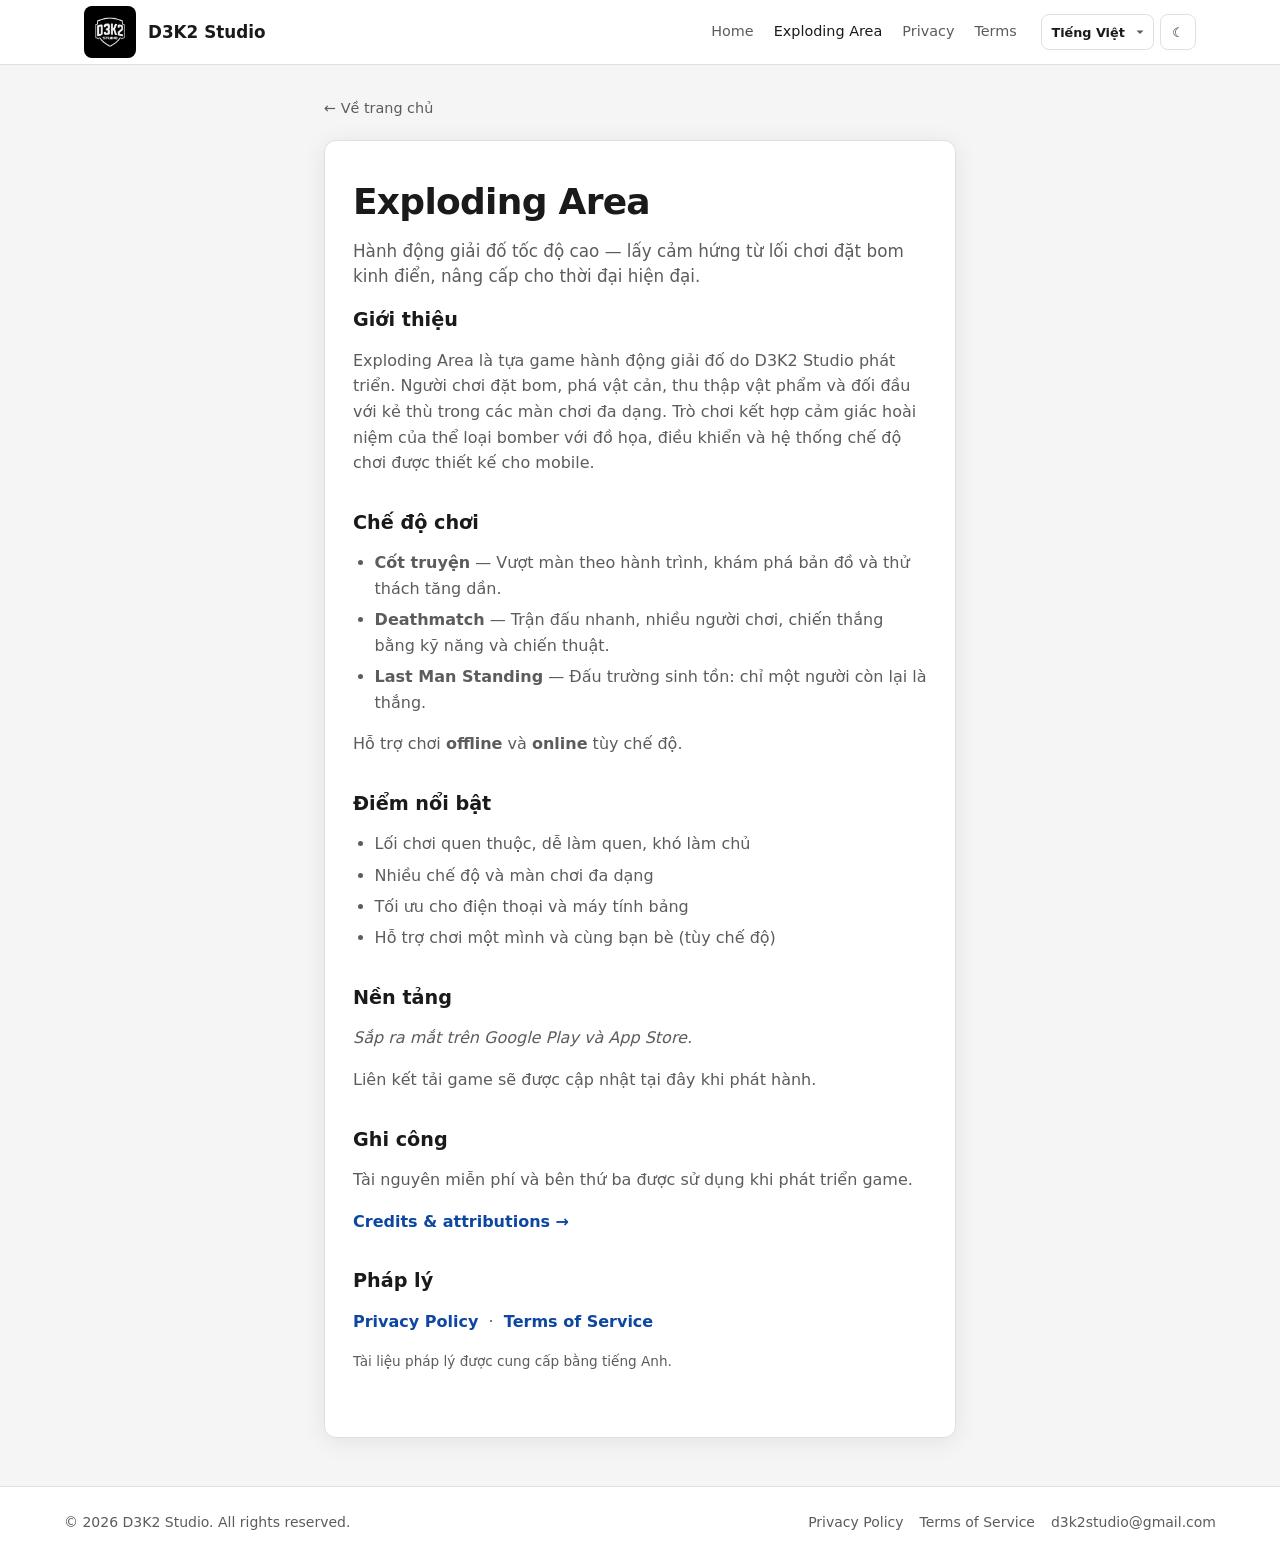
==== exploding-area/index.html @ 9f6e3a02 "Thêm credits cho Exploding Area, tổ chức lại thư mục pages" ====
<!DOCTYPE html>
<html lang="vi" data-lang-active="vi">
<head>
  <meta charset="UTF-8">
  <meta name="viewport" content="width=device-width, initial-scale=1">
  <title>Exploding Area — D3K2 Studio</title>
  <meta name="description" content="Exploding Area — fast-paced action puzzle game by D3K2 Studio. Story mode, Deathmatch, Last Man Standing, offline and online play. Coming soon to Google Play and App Store.">
  <link rel="canonical" href="https://d3k2-studio.github.io/exploding-area/">
  <link rel="icon" href="/assets/images/logo-512.png" type="image/png">
  <link rel="apple-touch-icon" href="/assets/images/logo-512.png">
  <script src="/assets/js/theme-init.js"></script>
  <link rel="stylesheet" href="/assets/css/site.css">
</head>
<body>
  <header class="site-header">
    <div class="header-inner">
      <a href="/" class="brand">
        <span class="logo-box">
          <img src="/assets/images/logo-512.png" alt="" width="40" height="40">
        </span>
        <span class="brand-name">D3K2 Studio</span>
      </a>
      <nav class="site-nav" aria-label="Main">
        <a href="/">Home</a>
        <a href="/exploding-area/" aria-current="page">Exploding Area</a>
        <a href="/privacy-policy.html">Privacy</a>
        <a href="/terms-of-service.html">Terms</a>
      </nav>
      <div class="header-actions">
        <label class="sr-only" for="lang-select">Language</label>
        <select id="lang-select" class="lang-select" aria-label="Language">
          <option value="vi">Tiếng Việt</option>
          <option value="en">English</option>
          <option value="zh">中文</option>
          <option value="ja">日本語</option>
        </select>
        <button type="button" id="theme-toggle" class="btn-icon" aria-pressed="true" aria-label="Switch to light theme" title="Light mode">&#9728;</button>
      </div>
    </div>
  </header>

  <main class="site-main game-page">
    <p class="back-link" data-lang="vi"><a href="/">&larr; Về trang chủ</a></p>
    <p class="back-link" data-lang="en"><a href="/">&larr; Back to home</a></p>
    <p class="back-link" data-lang="zh"><a href="/">&larr; 返回首页</a></p>
    <p class="back-link" data-lang="ja"><a href="/">&larr; ホームに戻る</a></p>

    <article class="game-content">
      <div data-lang="vi">
        <h1>Exploding Area</h1>
        <p class="game-tagline">Hành động giải đố tốc độ cao — lấy cảm hứng từ lối chơi đặt bom kinh điển, nâng cấp cho thời đại hiện đại.</p>
      </div>
      <div data-lang="en">
        <h1>Exploding Area</h1>
        <p class="game-tagline">Fast-paced action puzzle — classic bomber-style gameplay reimagined for modern players.</p>
      </div>
      <div data-lang="zh">
        <h1>Exploding Area</h1>
        <p class="game-tagline">节奏明快的动作解谜 — 经典炸弹人式玩法，为现代玩家重新演绎。</p>
      </div>
      <div data-lang="ja">
        <h1>Exploding Area</h1>
        <p class="game-tagline">テンポの速いアクションパズル — クラシックなボンバー系プレイを現代向けに再構築。</p>
      </div>

      <section data-lang="vi">
        <h2>Giới thiệu</h2>
        <p>Exploding Area là tựa game hành động giải đố do D3K2 Studio phát triển. Người chơi đặt bom, phá vật cản, thu thập vật phẩm và đối đầu với kẻ thù trong các màn chơi đa dạng. Trò chơi kết hợp cảm giác hoài niệm của thể loại bomber với đồ họa, điều khiển và hệ thống chế độ chơi được thiết kế cho mobile.</p>
      </section>
      <section data-lang="en">
        <h2>Overview</h2>
        <p>Exploding Area is an action puzzle game developed by D3K2 Studio. Place bombs, break obstacles, collect power-ups, and outsmart opponents across varied stages. The game blends the nostalgic feel of classic bomber gameplay with visuals, controls, and mode systems built for mobile.</p>
      </section>
      <section data-lang="zh">
        <h2>游戏简介</h2>
        <p>《Exploding Area》是 D3K2 Studio 开发的动作解谜游戏。放置炸弹、破坏障碍、收集道具，并在多样关卡中与敌人周旋。游戏将经典炸弹人式的怀旧手感与为移动平台设计的画面、操控和模式系统相结合。</p>
      </section>
      <section data-lang="ja">
        <h2>概要</h2>
        <p>『Exploding Area』は D3K2 Studio が開発するアクションパズルゲームです。爆弾を設置し、障害物を破壊し、パワーアップを集め、多彩なステージで敵と対峙します。クラシックなボンバー系の懐かしさと、モバイル向けに設計されたビジュアル、操作、モードシステムを融合しています。</p>
      </section>

      <section data-lang="vi">
        <h2>Chế độ chơi</h2>
        <ul>
          <li><strong>Cốt truyện</strong> — Vượt màn theo hành trình, khám phá bản đồ và thử thách tăng dần.</li>
          <li><strong>Deathmatch</strong> — Trận đấu nhanh, nhiều người chơi, chiến thắng bằng kỹ năng và chiến thuật.</li>
          <li><strong>Last Man Standing</strong> — Đấu trường sinh tồn: chỉ một người còn lại là thắng.</li>
        </ul>
        <p>Hỗ trợ chơi <strong>offline</strong> và <strong>online</strong> tùy chế độ.</p>
      </section>
      <section data-lang="en">
        <h2>Game modes</h2>
        <ul>
          <li><strong>Story</strong> — Progress through a campaign, explore maps, and tackle escalating challenges.</li>
          <li><strong>Deathmatch</strong> — Fast multiplayer battles won through skill and tactics.</li>
          <li><strong>Last Man Standing</strong> — Survival arena: only one player remains standing.</li>
        </ul>
        <p>Play <strong>offline</strong> or <strong>online</strong> depending on the mode.</p>
      </section>
      <section data-lang="zh">
        <h2>游戏模式</h2>
        <ul>
          <li><strong>剧情模式</strong> — 沿战役推进关卡，探索地图，迎接逐步升级的挑战。</li>
          <li><strong>死亡竞赛（Deathmatch）</strong> — 快节奏多人对战，凭技巧与战术取胜。</li>
          <li><strong>Last Man Standing</strong> — 生存竞技场：最后一名玩家获胜。</li>
        </ul>
        <p>根据模式支持<strong>离线</strong>与<strong>在线</strong>游玩。</p>
      </section>
      <section data-lang="ja">
        <h2>ゲームモード</h2>
        <ul>
          <li><strong>ストーリー</strong> — キャンペーンを進行し、マップを探索し、段階的に難しくなる挑戦に挑む。</li>
          <li><strong>デスマッチ</strong> — テンポの速いマルチプレイ。スキルと戦術で勝利を掴む。</li>
          <li><strong>ラストマン・スタンディング</strong> — サバイバルアリーナ。最後に残ったプレイヤーの勝ち。</li>
        </ul>
        <p>モードに応じて<strong>オフライン</strong>・<strong>オンライン</strong>の両方に対応。</p>
      </section>

      <section data-lang="vi">
        <h2>Điểm nổi bật</h2>
        <ul>
          <li>Lối chơi quen thuộc, dễ làm quen, khó làm chủ</li>
          <li>Nhiều chế độ và màn chơi đa dạng</li>
          <li>Tối ưu cho điện thoại và máy tính bảng</li>
          <li>Hỗ trợ chơi một mình và cùng bạn bè (tùy chế độ)</li>
        </ul>
      </section>
      <section data-lang="en">
        <h2>Highlights</h2>
        <ul>
          <li>Familiar mechanics — easy to pick up, rewarding to master</li>
          <li>Multiple modes and varied stages</li>
          <li>Optimized for phones and tablets</li>
          <li>Solo and friends play supported (mode-dependent)</li>
        </ul>
      </section>
      <section data-lang="zh">
        <h2>特色</h2>
        <ul>
          <li>熟悉的玩法 — 易上手，难精通</li>
          <li>多种模式与丰富关卡</li>
          <li>针对手机与平板优化</li>
          <li>支持单人及好友同玩（视模式而定）</li>
        </ul>
      </section>
      <section data-lang="ja">
        <h2>特徴</h2>
        <ul>
          <li>馴染みのある操作 — すぐ始められ、極めるほど奥深い</li>
          <li>多彩なモードとステージ</li>
          <li>スマートフォン・タブレット向けに最適化</li>
          <li>ソロプレイとフレンドとの対戦に対応（モードによる）</li>
        </ul>
      </section>

      <section data-lang="vi">
        <h2>Nền tảng</h2>
        <p><em>Sắp ra mắt trên Google Play và App Store.</em></p>
        <p>Liên kết tải game sẽ được cập nhật tại đây khi phát hành.</p>
      </section>
      <section data-lang="en">
        <h2>Platforms</h2>
        <p><em>Coming soon to Google Play and the App Store.</em></p>
        <p>Download links will be added here when the game launches.</p>
      </section>
      <section data-lang="zh">
        <h2>平台</h2>
        <p><em>即将登陆 Google Play 与 App Store。</em></p>
        <p>游戏上线后，下载链接将在此更新。</p>
      </section>
      <section data-lang="ja">
        <h2>プラットフォーム</h2>
        <p><em>Google Play と App Store で近日公開予定。</em></p>
        <p>リリース後、ダウンロードリンクをここに掲載します。</p>
      </section>

      <section data-lang="vi">
        <h2>Ghi công</h2>
        <p>Tài nguyên miễn phí và bên thứ ba được sử dụng khi phát triển game.</p>
        <p><a class="btn-link" href="/exploding-area/credits.html">Credits &amp; attributions &rarr;</a></p>
      </section>
      <section data-lang="en">
        <h2>Credits</h2>
        <p>Free resources and third parties used during development.</p>
        <p><a class="btn-link" href="/exploding-area/credits.html">Credits &amp; attributions &rarr;</a></p>
      </section>
      <section data-lang="zh">
        <h2>致谢</h2>
        <p>开发过程中使用的免费资源与第三方。</p>
        <p><a class="btn-link" href="/exploding-area/credits.html">Credits &amp; attributions &rarr;</a></p>
      </section>
      <section data-lang="ja">
        <h2>クレジット</h2>
        <p>開発で使用した無料リソースおよび第三者。</p>
        <p><a class="btn-link" href="/exploding-area/credits.html">Credits &amp; attributions &rarr;</a></p>
      </section>

      <section data-lang="vi">
        <h2>Pháp lý</h2>
        <p>
          <a class="btn-link" href="/privacy-policy.html">Privacy Policy</a>
          &nbsp;·&nbsp;
          <a class="btn-link" href="/terms-of-service.html">Terms of Service</a>
        </p>
        <p class="legal-note-inline">Tài liệu pháp lý được cung cấp bằng tiếng Anh.</p>
      </section>
      <section data-lang="en">
        <h2>Legal</h2>
        <p>
          <a class="btn-link" href="/privacy-policy.html">Privacy Policy</a>
          &nbsp;·&nbsp;
          <a class="btn-link" href="/terms-of-service.html">Terms of Service</a>
        </p>
        <p class="legal-note-inline">Legal documents are provided in English.</p>
      </section>
      <section data-lang="zh">
        <h2>法律文件</h2>
        <p>
          <a class="btn-link" href="/privacy-policy.html">隐私政策</a>
          &nbsp;·&nbsp;
          <a class="btn-link" href="/terms-of-service.html">服务条款</a>
        </p>
        <p class="legal-note-inline">法律条文以英文提供。</p>
      </section>
      <section data-lang="ja">
        <h2>法的文書</h2>
        <p>
          <a class="btn-link" href="/privacy-policy.html">プライバシーポリシー</a>
          &nbsp;·&nbsp;
          <a class="btn-link" href="/terms-of-service.html">利用規約</a>
        </p>
        <p class="legal-note-inline">法的条文は英語で提供されています。</p>
      </section>
    </article>
  </main>

  <footer class="site-footer">
    <div class="footer-inner">
      <span>&copy; 2026 D3K2 Studio. All rights reserved.</span>
      <nav class="footer-links" aria-label="Footer">
        <a href="/privacy-policy.html">Privacy Policy</a>
        <a href="/terms-of-service.html">Terms of Service</a>
        <a href="mailto:d3k2studio@gmail.com">d3k2studio@gmail.com</a>
      </nav>
    </div>
  </footer>

  <script src="/assets/js/theme.js"></script>
  <script>window.D3K2Theme && window.D3K2Theme.init();</script>
  <script src="/assets/js/lang.js"></script>
</body>
</html>
---- assets/css/site.css ----
/* D3K2 Studio — site styles. See docs/DEV_GUIDE.md */

:root {
  color-scheme: light dark;
  --font-sans: "Segoe UI", Roboto, system-ui, -apple-system, sans-serif;
  --radius: 8px;
  --radius-lg: 12px;
  --header-h: 64px;
  --content-max: 42rem;
  --legal-max: 50rem;
  --transition: 0.2s ease;
}

[data-theme="dark"] {
  --bg: #0a0a0a;
  --bg-elevated: #111111;
  --text: #f0f0f0;
  --text-muted: #a0a0a0;
  --surface: #161616;
  --border: #2a2a2a;
  --link: #b8d4f0;
  --link-hover: #e8f4ff;
  --accent: #e8e8e8;
  --logo-box-bg: transparent;
  --shadow: 0 4px 24px rgba(0, 0, 0, 0.4);
}

[data-theme="light"] {
  --bg: #f5f5f5;
  --bg-elevated: #ffffff;
  --text: #1a1a1a;
  --text-muted: #5c5c5c;
  --surface: #ffffff;
  --border: #e0e0e0;
  --link: #0d47a1;
  --link-hover: #1565c0;
  --accent: #1a1a1a;
  --logo-box-bg: #000000;
  --shadow: 0 4px 24px rgba(0, 0, 0, 0.08);
}

*,
*::before,
*::after {
  box-sizing: border-box;
}

html {
  scroll-behavior: smooth;
}

body {
  margin: 0;
  min-height: 100vh;
  font-family: var(--font-sans);
  font-size: 1rem;
  line-height: 1.6;
  color: var(--text);
  background: var(--bg);
  display: flex;
  flex-direction: column;
  transition: background-color var(--transition), color var(--transition);
}

img {
  max-width: 100%;
  height: auto;
  display: block;
}

a {
  color: var(--link);
  text-decoration-thickness: 1px;
  text-underline-offset: 2px;
}

a:hover {
  color: var(--link-hover);
}

/* Header */
.site-header {
  position: sticky;
  top: 0;
  z-index: 100;
  background: var(--bg-elevated);
  border-bottom: 1px solid var(--border);
  backdrop-filter: blur(8px);
}

.header-inner {
  max-width: 72rem;
  margin: 0 auto;
  padding: 0 1.25rem;
  height: var(--header-h);
  display: flex;
  align-items: center;
  gap: 1rem;
}

.brand {
  display: flex;
  align-items: center;
  gap: 0.75rem;
  color: var(--text);
  text-decoration: none;
  font-weight: 700;
  font-size: 1.05rem;
  flex-shrink: 0;
}

.brand:hover {
  color: var(--text);
}

.logo-box {
  display: inline-flex;
  align-items: center;
  justify-content: center;
  background: var(--logo-box-bg);
  border-radius: var(--radius);
  padding: 4px;
  line-height: 0;
  transition: background-color var(--transition);
}

[data-theme="light"] .logo-box {
  background: #000000;
  padding: 6px;
}

.logo-box img {
  width: 40px;
  height: 40px;
  object-fit: contain;
}

.logo-box--lg img {
  width: 120px;
  height: 120px;
}

.site-nav {
  display: flex;
  flex-wrap: wrap;
  gap: 0.25rem 1.25rem;
  margin-left: auto;
}

.site-nav a {
  color: var(--text-muted);
  text-decoration: none;
  font-size: 0.9rem;
  font-weight: 500;
}

.site-nav a:hover,
.site-nav a[aria-current="page"] {
  color: var(--text);
}

.header-actions {
  display: flex;
  align-items: center;
  gap: 0.35rem;
  margin-left: 0.5rem;
}

.btn-icon {
  display: inline-flex;
  align-items: center;
  justify-content: center;
  min-width: 2.25rem;
  height: 2.25rem;
  padding: 0 0.5rem;
  border: 1px solid var(--border);
  border-radius: var(--radius);
  background: var(--surface);
  color: var(--text);
  font-size: 0.8rem;
  font-weight: 600;
  cursor: pointer;
  font-family: inherit;
  transition: border-color var(--transition), background-color var(--transition);
}

.btn-icon:hover {
  border-color: var(--text-muted);
}

.btn-icon:focus-visible {
  outline: 2px solid var(--link);
  outline-offset: 2px;
}

.lang-select {
  height: 2.25rem;
  padding: 0 1.75rem 0 0.6rem;
  border: 1px solid var(--border);
  border-radius: var(--radius);
  background-color: var(--surface);
  color: var(--text);
  font-size: 0.8rem;
  font-weight: 600;
  font-family: inherit;
  cursor: pointer;
  appearance: none;
  background-image: url("data:image/svg+xml,%3Csvg xmlns='http://www.w3.org/2000/svg' width='12' height='12' viewBox='0 0 12 12'%3E%3Cpath fill='%23a0a0a0' d='M2.5 4.5 6 8l3.5-3.5'/%3E%3C/svg%3E");
  background-repeat: no-repeat;
  background-position: right 0.45rem center;
  transition: border-color var(--transition), background-color var(--transition);
}

[data-theme="light"] .lang-select {
  background-image: url("data:image/svg+xml,%3Csvg xmlns='http://www.w3.org/2000/svg' width='12' height='12' viewBox='0 0 12 12'%3E%3Cpath fill='%235c5c5c' d='M2.5 4.5 6 8l3.5-3.5'/%3E%3C/svg%3E");
}

.lang-select:hover {
  border-color: var(--text-muted);
}

.lang-select:focus-visible {
  outline: 2px solid var(--link);
  outline-offset: 2px;
}

/* Main */
.site-main {
  flex: 1;
  width: 100%;
  max-width: 72rem;
  margin: 0 auto;
  padding: 2rem 1.25rem 3rem;
}

/* Home */
.hero {
  text-align: center;
  padding: 2rem 0 2.5rem;
}

.hero .logo-box--lg {
  margin: 0 auto 1.5rem;
  padding: 12px;
}

[data-theme="light"] .hero .logo-box--lg {
  padding: 16px;
}

.hero h1 {
  margin: 0 0 0.5rem;
  font-size: clamp(1.75rem, 4vw, 2.25rem);
  font-weight: 800;
  letter-spacing: -0.02em;
}

.hero .tagline {
  margin: 0 0 1.5rem;
  color: var(--text-muted);
  font-size: 1.05rem;
  max-width: 36rem;
  margin-left: auto;
  margin-right: auto;
}

.card-grid {
  display: grid;
  gap: 1.25rem;
  max-width: var(--content-max);
  margin: 0 auto;
}

@media (min-width: 640px) {
  .card-grid {
    grid-template-columns: 1fr 1fr;
  }
}

.card {
  background: var(--surface);
  border: 1px solid var(--border);
  border-radius: var(--radius-lg);
  padding: 1.5rem;
  box-shadow: var(--shadow);
}

.card h2 {
  margin: 0 0 0.75rem;
  font-size: 1.1rem;
}

.card p {
  margin: 0 0 1rem;
  color: var(--text-muted);
  font-size: 0.95rem;
}

.card p:last-child {
  margin-bottom: 0;
}

.card .btn-link {
  display: inline-block;
  font-weight: 600;
  text-decoration: none;
}

.card--link {
  display: block;
  color: inherit;
  text-decoration: none;
  cursor: pointer;
  transition: border-color var(--transition), transform var(--transition);
}

.card--link:hover {
  border-color: var(--text-muted);
  color: inherit;
  transform: translateY(-2px);
}

.card--link:focus-visible {
  outline: 2px solid var(--link);
  outline-offset: 2px;
}

.card--link h2 {
  color: var(--text);
}

.card-cta {
  display: inline-block;
  font-size: 0.9rem;
  font-weight: 600;
  color: var(--link);
}

.card--link:hover .card-cta {
  color: var(--link-hover);
}

/* Game detail page */
.game-page {
  max-width: var(--content-max);
}

.back-link {
  margin: 0 0 1.25rem;
  font-size: 0.9rem;
}

.back-link a {
  color: var(--text-muted);
  text-decoration: none;
  font-weight: 500;
}

.back-link a:hover {
  color: var(--text);
}

.game-content {
  background: var(--surface);
  border: 1px solid var(--border);
  border-radius: var(--radius-lg);
  padding: 2rem 1.75rem;
  box-shadow: var(--shadow);
}

.game-content h1 {
  margin: 0 0 0.5rem;
  font-size: clamp(1.75rem, 4vw, 2.25rem);
  font-weight: 800;
  letter-spacing: -0.02em;
}

.game-tagline {
  margin: 0 0 2rem;
  color: var(--text-muted);
  font-size: 1.05rem;
  line-height: 1.5;
}

.game-content section {
  margin-bottom: 2rem;
}

.game-content section:last-child {
  margin-bottom: 0;
}

.game-content h2 {
  margin: 0 0 0.75rem;
  font-size: 1.2rem;
}

.game-content p {
  margin: 0 0 1rem;
  color: var(--text-muted);
}

.game-content ul {
  margin: 0 0 1rem;
  padding-left: 1.35rem;
  color: var(--text-muted);
}

.game-content li {
  margin-bottom: 0.35rem;
}

.game-content .btn-link {
  font-weight: 600;
  text-decoration: none;
}

.legal-note-inline {
  margin: 0.5rem 0 0;
  font-size: 0.85rem;
  color: var(--text-muted);
}

.credit-block h2 a {
  color: var(--text);
  text-decoration: none;
  font-weight: 700;
}

.credit-block h2 a:hover {
  color: var(--link);
}

.credits-authors {
  display: grid;
  gap: 0.25rem 1.5rem;
  margin: 0 0 1rem;
  padding-left: 0;
  list-style: none;
}

@media (min-width: 480px) {
  .credits-authors {
    grid-template-columns: 1fr 1fr;
  }
}

.credits-authors li {
  margin: 0;
  font-size: 0.95rem;
}

.credit-source {
  color: var(--text-muted);
  font-size: 0.85em;
}

.credits-disclaimer {
  margin: 2rem 0 0;
  padding-top: 1.5rem;
  border-top: 1px solid var(--border);
  font-size: 0.9rem;
  color: var(--text-muted);
}

.contact-block {
  text-align: center;
  margin-top: 2.5rem;
  padding-top: 2rem;
  border-top: 1px solid var(--border);
  max-width: var(--content-max);
  margin-left: auto;
  margin-right: auto;
}

.contact-block h2 {
  font-size: 1.1rem;
  margin: 0 0 0.5rem;
}

.contact-block p {
  margin: 0;
  color: var(--text-muted);
}

.legal-note {
  margin-top: 1.5rem;
  font-size: 0.85rem;
  color: var(--text-muted);
  text-align: center;
}

/* Language visibility (vi | en | zh | ja) */
[data-lang-active="vi"] [data-lang]:not([data-lang="vi"]),
[data-lang-active="en"] [data-lang]:not([data-lang="en"]),
[data-lang-active="zh"] [data-lang]:not([data-lang="zh"]),
[data-lang-active="ja"] [data-lang]:not([data-lang="ja"]) {
  display: none !important;
}

/* Legal pages */
.legal-page .site-main {
  max-width: var(--legal-max);
}

.legal-content {
  background: var(--surface);
  border: 1px solid var(--border);
  border-radius: var(--radius-lg);
  padding: 2rem 1.75rem;
  box-shadow: var(--shadow);
}

.legal-content h1 {
  margin: 0 0 0.25rem;
  font-size: 1.75rem;
  line-height: 1.25;
}

.legal-content .last-updated {
  margin: 0 0 1.5rem;
  color: var(--text-muted);
  font-size: 0.9rem;
}

.legal-content hr {
  border: none;
  border-top: 1px solid var(--border);
  margin: 2rem 0;
}

.legal-content h2 {
  margin: 0 0 0.75rem;
  font-size: 1.2rem;
  line-height: 1.35;
}

.legal-content h3 {
  margin: 1.25rem 0 0.5rem;
  font-size: 1.05rem;
}

.legal-content p {
  margin: 0 0 1rem;
}

.legal-content ul {
  margin: 0 0 1rem;
  padding-left: 1.35rem;
}

.legal-content li {
  margin-bottom: 0.35rem;
}

.legal-content li::marker {
  color: var(--text-muted);
}

.legal-content strong {
  font-weight: 600;
}

.legal-content .copyright {
  margin-top: 2rem;
  padding-top: 1rem;
  border-top: 1px solid var(--border);
  font-size: 0.9rem;
  color: var(--text-muted);
}

/* Footer */
.site-footer {
  border-top: 1px solid var(--border);
  background: var(--bg-elevated);
  padding: 1.5rem 1.25rem;
}

.footer-inner {
  max-width: 72rem;
  margin: 0 auto;
  display: flex;
  flex-wrap: wrap;
  gap: 1rem;
  align-items: center;
  justify-content: space-between;
  font-size: 0.875rem;
  color: var(--text-muted);
}

.footer-links {
  display: flex;
  flex-wrap: wrap;
  gap: 1rem;
}

.footer-links a {
  color: var(--text-muted);
  text-decoration: none;
}

.footer-links a:hover {
  color: var(--text);
}

/* Utilities */
.sr-only {
  position: absolute;
  width: 1px;
  height: 1px;
  padding: 0;
  margin: -1px;
  overflow: hidden;
  clip: rect(0, 0, 0, 0);
  white-space: nowrap;
  border: 0;
}

@media (max-width: 640px) {
  .site-nav {
    display: none;
  }

  .brand-name {
    font-size: 0.95rem;
  }

  .header-inner {
    padding: 0 1rem;
  }

  .legal-content {
    padding: 1.5rem 1.25rem;
  }
}

@media print {
  .site-header,
  .site-footer,
  .header-actions {
    display: none;
  }

  body {
    background: white;
    color: black;
  }

  .legal-content {
    border: none;
    box-shadow: none;
  }
}
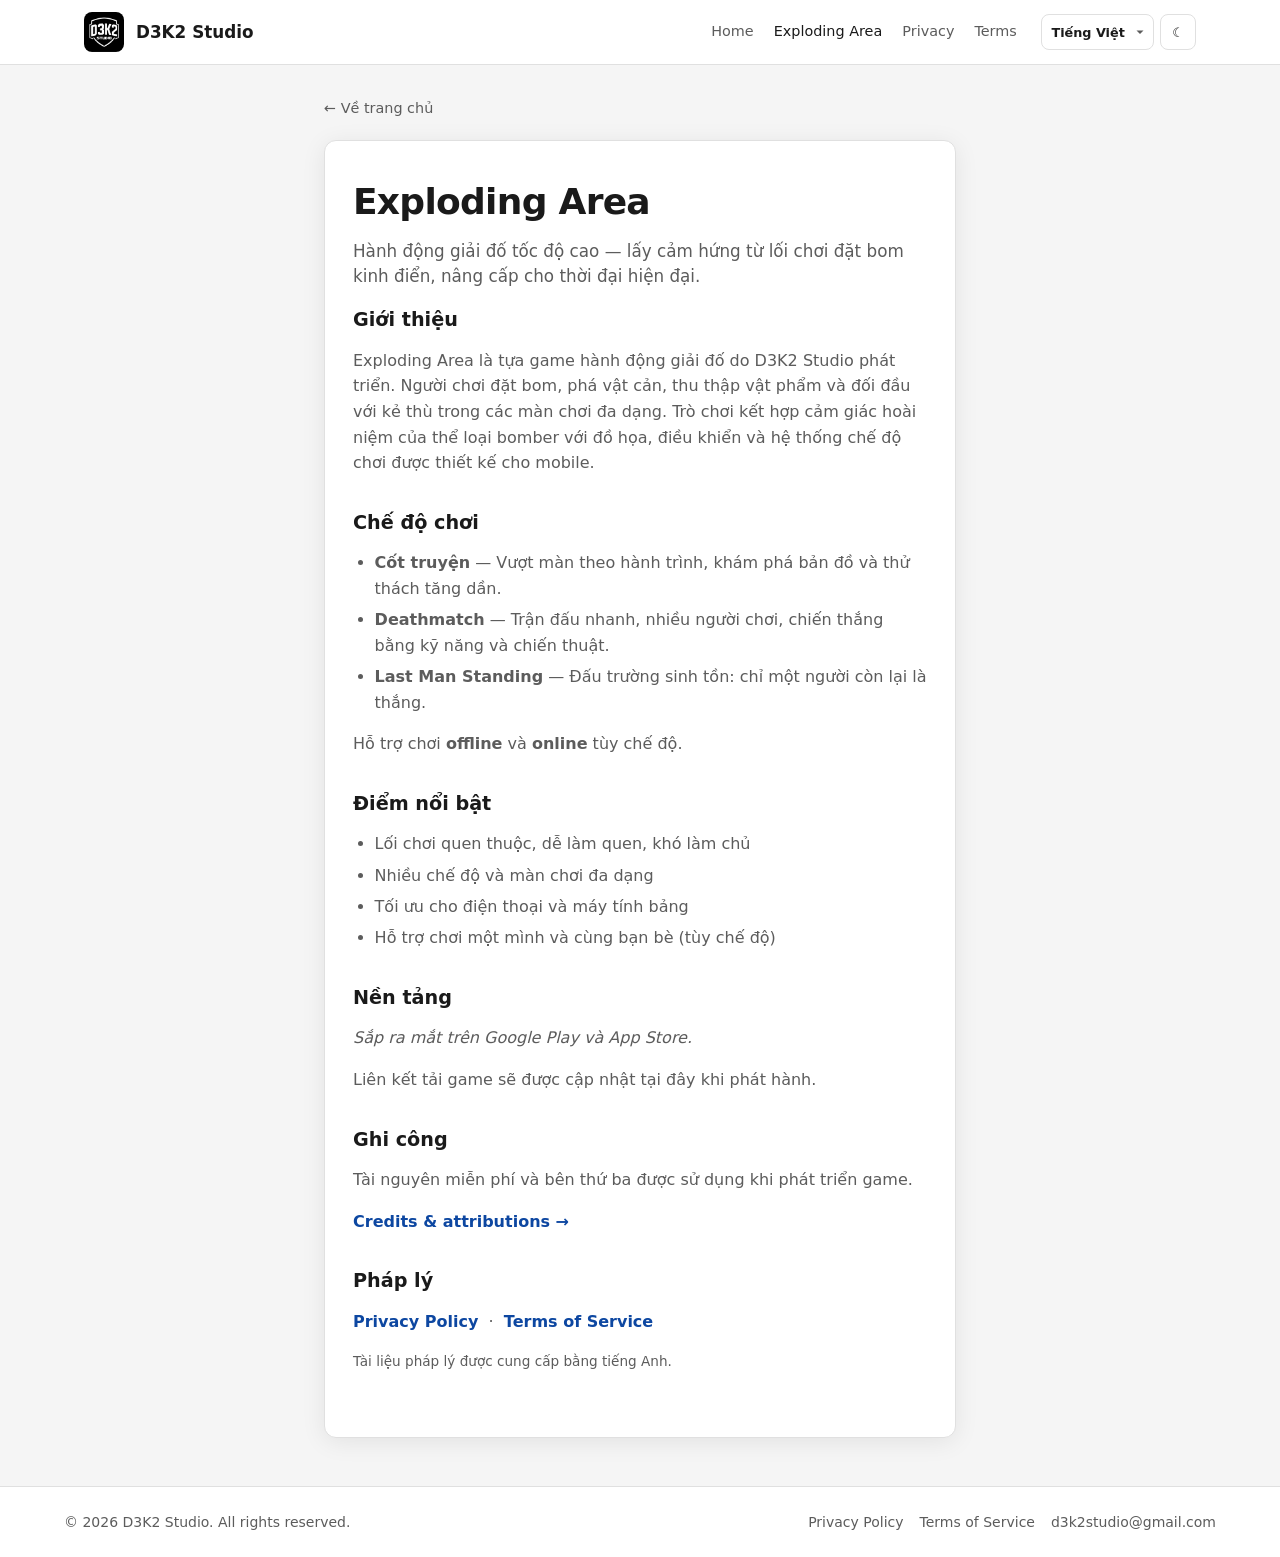
==== commit b7b0e529: "Update logo file mới rõ nét hơn (inkscape instead of AI)" ====
--- a/exploding-area/index.html
+++ b/exploding-area/index.html
@@ -6,8 +6,8 @@
   <title>Exploding Area — D3K2 Studio</title>
   <meta name="description" content="Exploding Area — fast-paced action puzzle game by D3K2 Studio. Story mode, Deathmatch, Last Man Standing, offline and online play. Coming soon to Google Play and App Store.">
   <link rel="canonical" href="https://d3k2-studio.github.io/exploding-area/">
-  <link rel="icon" href="/assets/images/logo-512.png" type="image/png">
-  <link rel="apple-touch-icon" href="/assets/images/logo-512.png">
+  <link rel="icon" href="/assets/images/d3k2-studio-logo.png" type="image/png">
+  <link rel="apple-touch-icon" href="/assets/images/d3k2-studio-logo.png">
   <script src="/assets/js/theme-init.js"></script>
   <link rel="stylesheet" href="/assets/css/site.css">
 </head>
@@ -16,7 +16,7 @@
     <div class="header-inner">
       <a href="/" class="brand">
         <span class="logo-box">
-          <img src="/assets/images/logo-512.png" alt="" width="40" height="40">
+          <img src="/assets/images/d3k2-studio-logo.png" alt="" width="40" height="40">
         </span>
         <span class="brand-name">D3K2 Studio</span>
       </a>
--- a/assets/css/site.css
+++ b/assets/css/site.css
@@ -21,7 +21,6 @@
   --link: #b8d4f0;
   --link-hover: #e8f4ff;
   --accent: #e8e8e8;
-  --logo-box-bg: transparent;
   --shadow: 0 4px 24px rgba(0, 0, 0, 0.4);
 }
 
@@ -35,7 +34,6 @@
   --link: #0d47a1;
   --link-hover: #1565c0;
   --accent: #1a1a1a;
-  --logo-box-bg: #000000;
   --shadow: 0 4px 24px rgba(0, 0, 0, 0.08);
 }
 
@@ -117,22 +115,15 @@
   display: inline-flex;
   align-items: center;
   justify-content: center;
-  background: var(--logo-box-bg);
   border-radius: var(--radius);
-  padding: 4px;
   line-height: 0;
-  transition: background-color var(--transition);
-}
-
-[data-theme="light"] .logo-box {
-  background: #000000;
-  padding: 6px;
+  overflow: hidden;
 }
 
 .logo-box img {
   width: 40px;
   height: 40px;
-  object-fit: contain;
+  object-fit: cover;
 }
 
 .logo-box--lg img {
@@ -241,11 +232,6 @@
 
 .hero .logo-box--lg {
   margin: 0 auto 1.5rem;
-  padding: 12px;
-}
-
-[data-theme="light"] .hero .logo-box--lg {
-  padding: 16px;
 }
 
 .hero h1 {
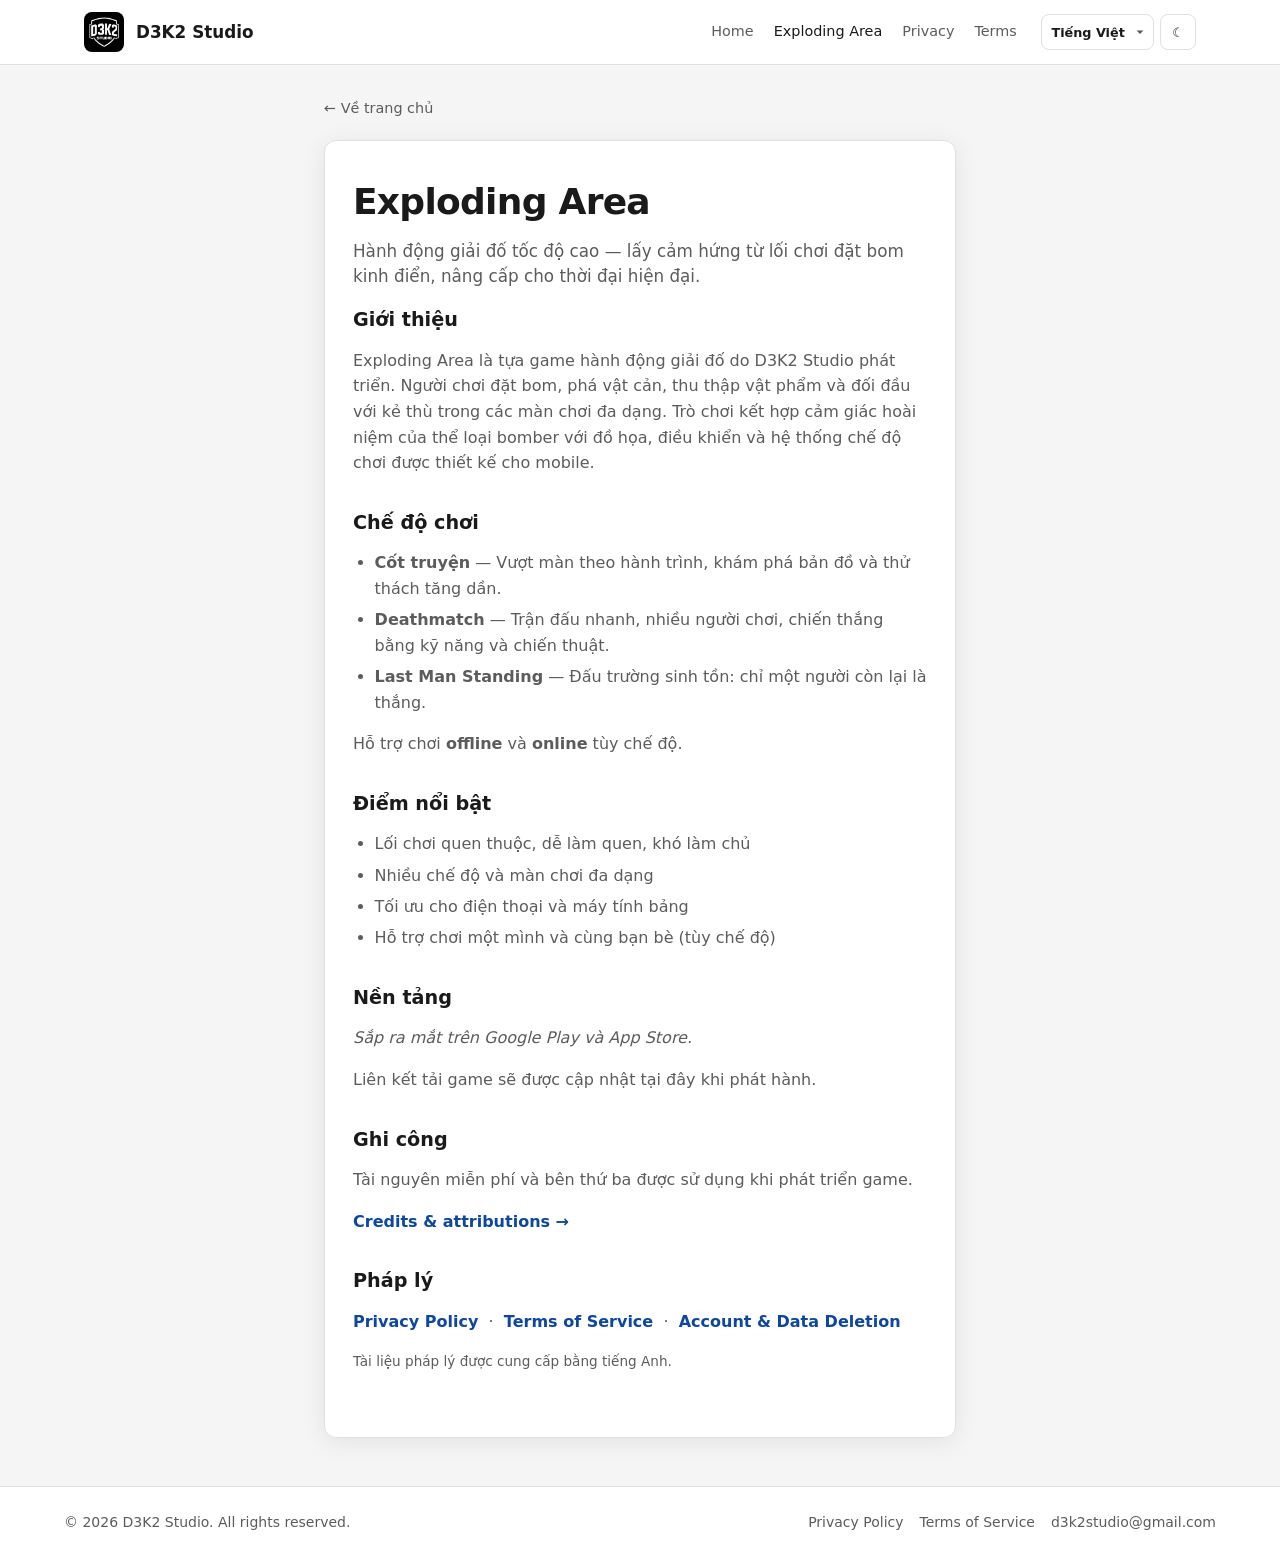
==== commit ac0ea89c: "feat(exploding-area): thêm link trang xóa dữ liệu trên trang game - Thêm link Account and Data Delet" ====
--- a/exploding-area/index.html
+++ b/exploding-area/index.html
@@ -202,6 +202,8 @@
           <a class="btn-link" href="/privacy-policy.html">Privacy Policy</a>
           &nbsp;·&nbsp;
           <a class="btn-link" href="/terms-of-service.html">Terms of Service</a>
+          &nbsp;·&nbsp;
+          <a class="btn-link" href="/exploding-area/delete-account.html">Account &amp; Data Deletion</a>
         </p>
         <p class="legal-note-inline">Tài liệu pháp lý được cung cấp bằng tiếng Anh.</p>
       </section>
@@ -211,6 +213,8 @@
           <a class="btn-link" href="/privacy-policy.html">Privacy Policy</a>
           &nbsp;·&nbsp;
           <a class="btn-link" href="/terms-of-service.html">Terms of Service</a>
+          &nbsp;·&nbsp;
+          <a class="btn-link" href="/exploding-area/delete-account.html">Account &amp; Data Deletion</a>
         </p>
         <p class="legal-note-inline">Legal documents are provided in English.</p>
       </section>
@@ -220,6 +224,8 @@
           <a class="btn-link" href="/privacy-policy.html">隐私政策</a>
           &nbsp;·&nbsp;
           <a class="btn-link" href="/terms-of-service.html">服务条款</a>
+          &nbsp;·&nbsp;
+          <a class="btn-link" href="/exploding-area/delete-account.html">账户与数据删除</a>
         </p>
         <p class="legal-note-inline">法律条文以英文提供。</p>
       </section>
@@ -229,6 +235,8 @@
           <a class="btn-link" href="/privacy-policy.html">プライバシーポリシー</a>
           &nbsp;·&nbsp;
           <a class="btn-link" href="/terms-of-service.html">利用規約</a>
+          &nbsp;·&nbsp;
+          <a class="btn-link" href="/exploding-area/delete-account.html">アカウント・データ削除</a>
         </p>
         <p class="legal-note-inline">法的条文は英語で提供されています。</p>
       </section>
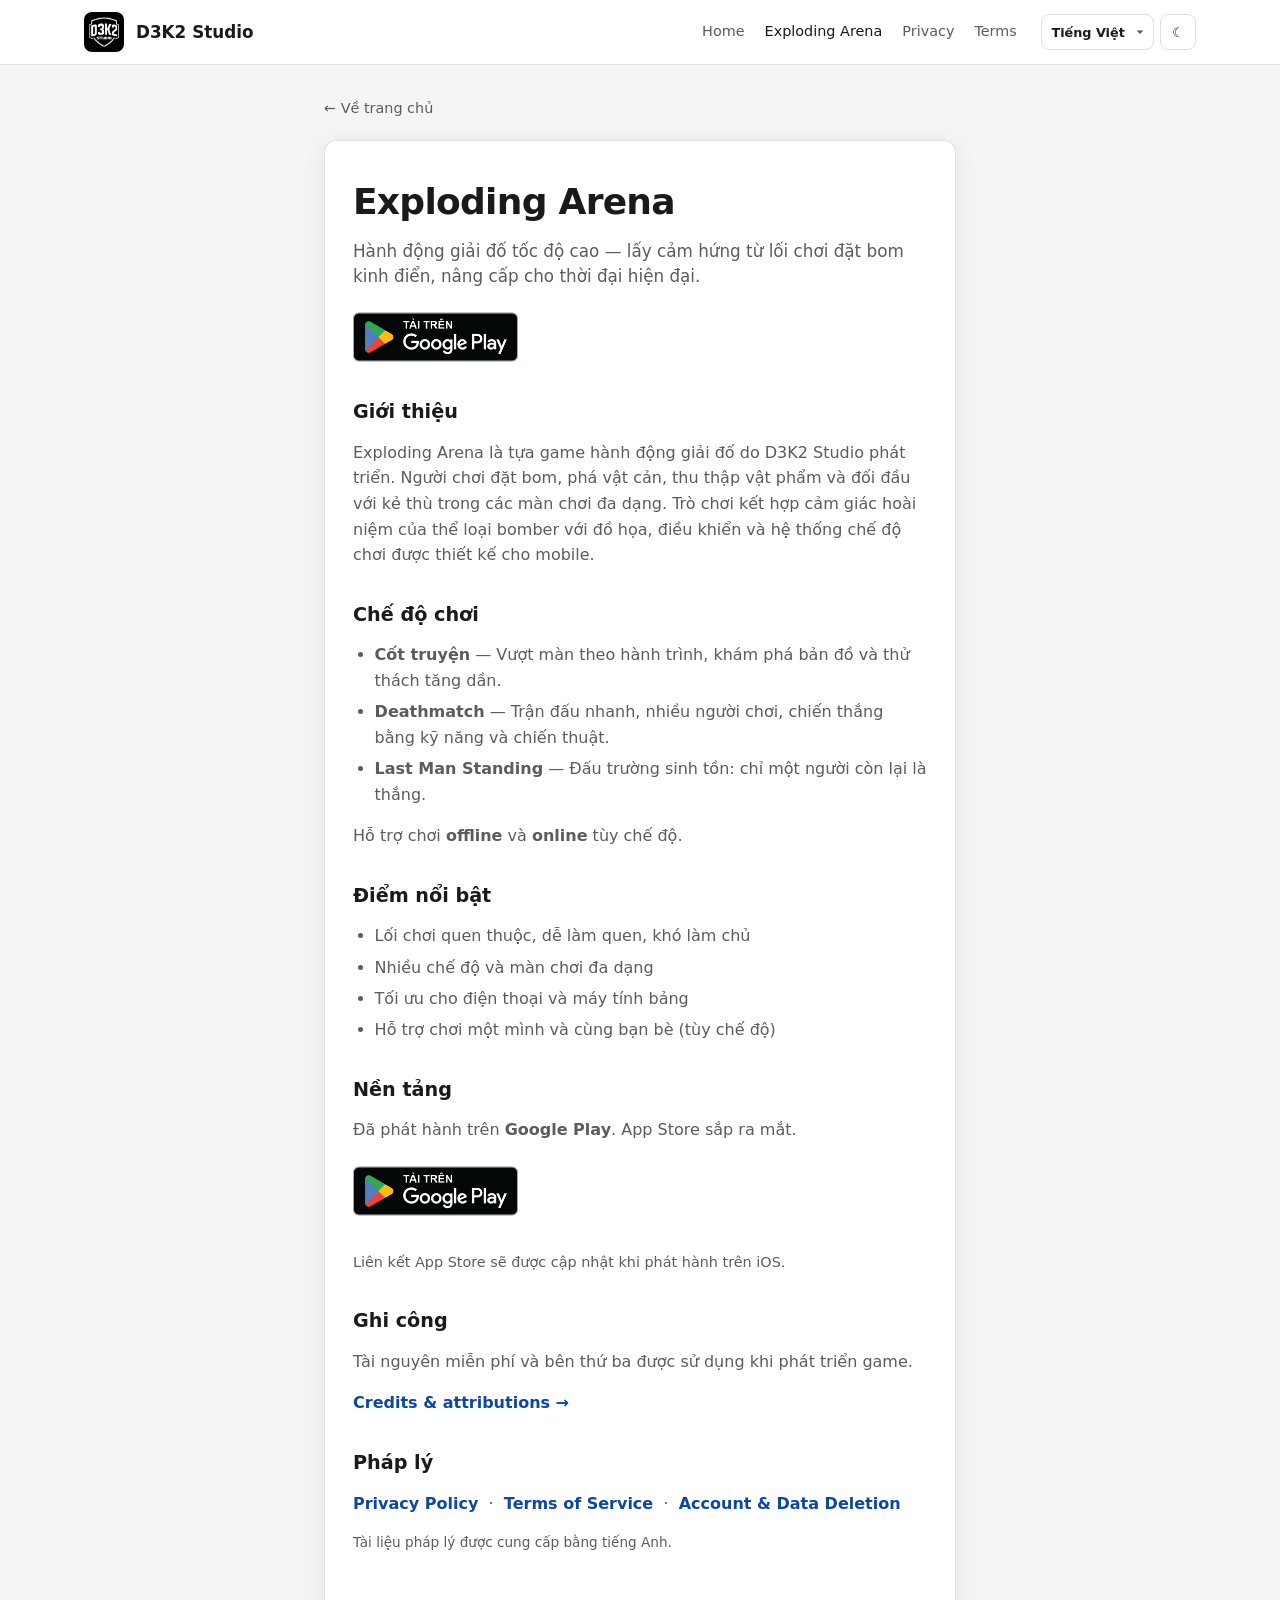
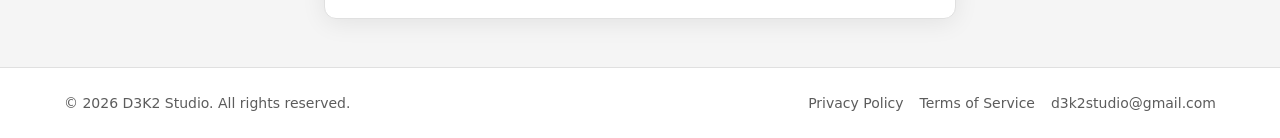
==== commit ae12cd57: "feat(exploding-arena): thêm CTA Google Play và đổi tên thương hiệu $ $urls = @{   en = "https://play" ====
--- a/exploding-area/index.html
+++ b/exploding-area/index.html
@@ -3,8 +3,8 @@
 <head>
   <meta charset="UTF-8">
   <meta name="viewport" content="width=device-width, initial-scale=1">
-  <title>Exploding Area — D3K2 Studio</title>
-  <meta name="description" content="Exploding Area — fast-paced action puzzle game by D3K2 Studio. Story mode, Deathmatch, Last Man Standing, offline and online play. Coming soon to Google Play and App Store.">
+  <title>Exploding Arena — D3K2 Studio</title>
+  <meta name="description" content="Exploding Arena — fast-paced action puzzle game by D3K2 Studio. BoomStride Journey, Deathmatch, Last Man Standing. Available now on Google Play. Coming soon to the App Store.">
   <link rel="canonical" href="https://d3k2-studio.github.io/exploding-area/">
   <link rel="icon" href="/assets/images/d3k2-studio-logo.png" type="image/png">
   <link rel="apple-touch-icon" href="/assets/images/d3k2-studio-logo.png">
@@ -22,7 +22,7 @@
       </a>
       <nav class="site-nav" aria-label="Main">
         <a href="/">Home</a>
-        <a href="/exploding-area/" aria-current="page">Exploding Area</a>
+        <a href="/exploding-area/" aria-current="page">Exploding Arena</a>
         <a href="/privacy-policy.html">Privacy</a>
         <a href="/terms-of-service.html">Terms</a>
       </nav>
@@ -47,37 +47,58 @@
 
     <article class="game-content">
       <div data-lang="vi">
-        <h1>Exploding Area</h1>
+        <h1>Exploding Arena</h1>
         <p class="game-tagline">Hành động giải đố tốc độ cao — lấy cảm hứng từ lối chơi đặt bom kinh điển, nâng cấp cho thời đại hiện đại.</p>
       </div>
       <div data-lang="en">
-        <h1>Exploding Area</h1>
+        <h1>Exploding Arena</h1>
         <p class="game-tagline">Fast-paced action puzzle — classic bomber-style gameplay reimagined for modern players.</p>
       </div>
       <div data-lang="zh">
-        <h1>Exploding Area</h1>
+        <h1>Exploding Arena</h1>
         <p class="game-tagline">节奏明快的动作解谜 — 经典炸弹人式玩法，为现代玩家重新演绎。</p>
       </div>
       <div data-lang="ja">
-        <h1>Exploding Area</h1>
+        <h1>Exploding Arena</h1>
         <p class="game-tagline">テンポの速いアクションパズル — クラシックなボンバー系プレイを現代向けに再構築。</p>
       </div>
 
+      <div class="store-badges" data-lang="vi">
+        <a class="store-badge" href="https://play.google.com/store/apps/details?id=com.d3k2studio.explodingarena" target="_blank" rel="noopener noreferrer">
+          <img src="/assets/images/store/google-play-badge-vi.png" alt="Tải trên Google Play" height="64" width="166">
+        </a>
+      </div>
+      <div class="store-badges" data-lang="en">
+        <a class="store-badge" href="https://play.google.com/store/apps/details?id=com.d3k2studio.explodingarena" target="_blank" rel="noopener noreferrer">
+          <img src="/assets/images/store/google-play-badge-en.png" alt="Get it on Google Play" height="64" width="166">
+        </a>
+      </div>
+      <div class="store-badges" data-lang="zh">
+        <a class="store-badge" href="https://play.google.com/store/apps/details?id=com.d3k2studio.explodingarena" target="_blank" rel="noopener noreferrer">
+          <img src="/assets/images/store/google-play-badge-zh.png" alt="立即在 Google Play 上安装" height="64" width="166">
+        </a>
+      </div>
+      <div class="store-badges" data-lang="ja">
+        <a class="store-badge" href="https://play.google.com/store/apps/details?id=com.d3k2studio.explodingarena" target="_blank" rel="noopener noreferrer">
+          <img src="/assets/images/store/google-play-badge-ja.png" alt="Google Play で手に入れよう" height="64" width="166">
+        </a>
+      </div>
+
       <section data-lang="vi">
         <h2>Giới thiệu</h2>
-        <p>Exploding Area là tựa game hành động giải đố do D3K2 Studio phát triển. Người chơi đặt bom, phá vật cản, thu thập vật phẩm và đối đầu với kẻ thù trong các màn chơi đa dạng. Trò chơi kết hợp cảm giác hoài niệm của thể loại bomber với đồ họa, điều khiển và hệ thống chế độ chơi được thiết kế cho mobile.</p>
+        <p>Exploding Arena là tựa game hành động giải đố do D3K2 Studio phát triển. Người chơi đặt bom, phá vật cản, thu thập vật phẩm và đối đầu với kẻ thù trong các màn chơi đa dạng. Trò chơi kết hợp cảm giác hoài niệm của thể loại bomber với đồ họa, điều khiển và hệ thống chế độ chơi được thiết kế cho mobile.</p>
       </section>
       <section data-lang="en">
         <h2>Overview</h2>
-        <p>Exploding Area is an action puzzle game developed by D3K2 Studio. Place bombs, break obstacles, collect power-ups, and outsmart opponents across varied stages. The game blends the nostalgic feel of classic bomber gameplay with visuals, controls, and mode systems built for mobile.</p>
+        <p>Exploding Arena is an action puzzle game developed by D3K2 Studio. Place bombs, break obstacles, collect power-ups, and outsmart opponents across varied stages. The game blends the nostalgic feel of classic bomber gameplay with visuals, controls, and mode systems built for mobile.</p>
       </section>
       <section data-lang="zh">
         <h2>游戏简介</h2>
-        <p>《Exploding Area》是 D3K2 Studio 开发的动作解谜游戏。放置炸弹、破坏障碍、收集道具，并在多样关卡中与敌人周旋。游戏将经典炸弹人式的怀旧手感与为移动平台设计的画面、操控和模式系统相结合。</p>
+        <p>《Exploding Arena》是 D3K2 Studio 开发的动作解谜游戏。放置炸弹、破坏障碍、收集道具，并在多样关卡中与敌人周旋。游戏将经典炸弹人式的怀旧手感与为移动平台设计的画面、操控和模式系统相结合。</p>
       </section>
       <section data-lang="ja">
         <h2>概要</h2>
-        <p>『Exploding Area』は D3K2 Studio が開発するアクションパズルゲームです。爆弾を設置し、障害物を破壊し、パワーアップを集め、多彩なステージで敵と対峙します。クラシックなボンバー系の懐かしさと、モバイル向けに設計されたビジュアル、操作、モードシステムを融合しています。</p>
+        <p>『Exploding Arena』は D3K2 Studio が開発するアクションパズルゲームです。爆弾を設置し、障害物を破壊し、パワーアップを集め、多彩なステージで敵と対峙します。クラシックなボンバー系の懐かしさと、モバイル向けに設計されたビジュアル、操作、モードシステムを融合しています。</p>
       </section>
 
       <section data-lang="vi">
@@ -156,23 +177,43 @@
 
       <section data-lang="vi">
         <h2>Nền tảng</h2>
-        <p><em>Sắp ra mắt trên Google Play và App Store.</em></p>
-        <p>Liên kết tải game sẽ được cập nhật tại đây khi phát hành.</p>
+        <p>Đã phát hành trên <strong>Google Play</strong>. App Store sắp ra mắt.</p>
+        <div class="store-badges">
+          <a class="store-badge" href="https://play.google.com/store/apps/details?id=com.d3k2studio.explodingarena" target="_blank" rel="noopener noreferrer">
+            <img src="/assets/images/store/google-play-badge-vi.png" alt="Tải trên Google Play" height="64" width="166">
+          </a>
+        </div>
+        <p class="store-note">Liên kết App Store sẽ được cập nhật khi phát hành trên iOS.</p>
       </section>
       <section data-lang="en">
         <h2>Platforms</h2>
-        <p><em>Coming soon to Google Play and the App Store.</em></p>
-        <p>Download links will be added here when the game launches.</p>
+        <p>Available now on <strong>Google Play</strong>. Coming soon to the App Store.</p>
+        <div class="store-badges">
+          <a class="store-badge" href="https://play.google.com/store/apps/details?id=com.d3k2studio.explodingarena" target="_blank" rel="noopener noreferrer">
+            <img src="/assets/images/store/google-play-badge-en.png" alt="Get it on Google Play" height="64" width="166">
+          </a>
+        </div>
+        <p class="store-note">App Store link will be added when the iOS version launches.</p>
       </section>
       <section data-lang="zh">
         <h2>平台</h2>
-        <p><em>即将登陆 Google Play 与 App Store。</em></p>
-        <p>游戏上线后，下载链接将在此更新。</p>
+        <p>现已登陆 <strong>Google Play</strong>。App Store 即将上线。</p>
+        <div class="store-badges">
+          <a class="store-badge" href="https://play.google.com/store/apps/details?id=com.d3k2studio.explodingarena" target="_blank" rel="noopener noreferrer">
+            <img src="/assets/images/store/google-play-badge-zh.png" alt="立即在 Google Play 上安装" height="64" width="166">
+          </a>
+        </div>
+        <p class="store-note">iOS 版本上线后，将在此更新 App Store 链接。</p>
       </section>
       <section data-lang="ja">
         <h2>プラットフォーム</h2>
-        <p><em>Google Play と App Store で近日公開予定。</em></p>
-        <p>リリース後、ダウンロードリンクをここに掲載します。</p>
+        <p><strong>Google Play</strong> で配信中。App Store は近日公開予定。</p>
+        <div class="store-badges">
+          <a class="store-badge" href="https://play.google.com/store/apps/details?id=com.d3k2studio.explodingarena" target="_blank" rel="noopener noreferrer">
+            <img src="/assets/images/store/google-play-badge-ja.png" alt="Google Play で手に入れよう" height="64" width="166">
+          </a>
+        </div>
+        <p class="store-note">iOS 版リリース後、App Store リンクをここに掲載します。</p>
       </section>
 
       <section data-lang="vi">
--- a/assets/css/site.css
+++ b/assets/css/site.css
@@ -401,6 +401,35 @@
   text-decoration: none;
 }
 
+.store-badges {
+  display: flex;
+  flex-wrap: wrap;
+  align-items: center;
+  gap: 0.25rem 0.75rem;
+  margin: 1rem 0 1.75rem;
+}
+
+.store-badge {
+  display: inline-block;
+  line-height: 0;
+  text-decoration: none;
+}
+
+.store-badge:hover {
+  opacity: 0.92;
+}
+
+.store-badge img {
+  height: 64px;
+  width: auto;
+}
+
+.store-note {
+  margin: 0;
+  font-size: 0.9rem;
+  color: var(--text-muted);
+}
+
 .legal-note-inline {
   margin: 0.5rem 0 0;
   font-size: 0.85rem;
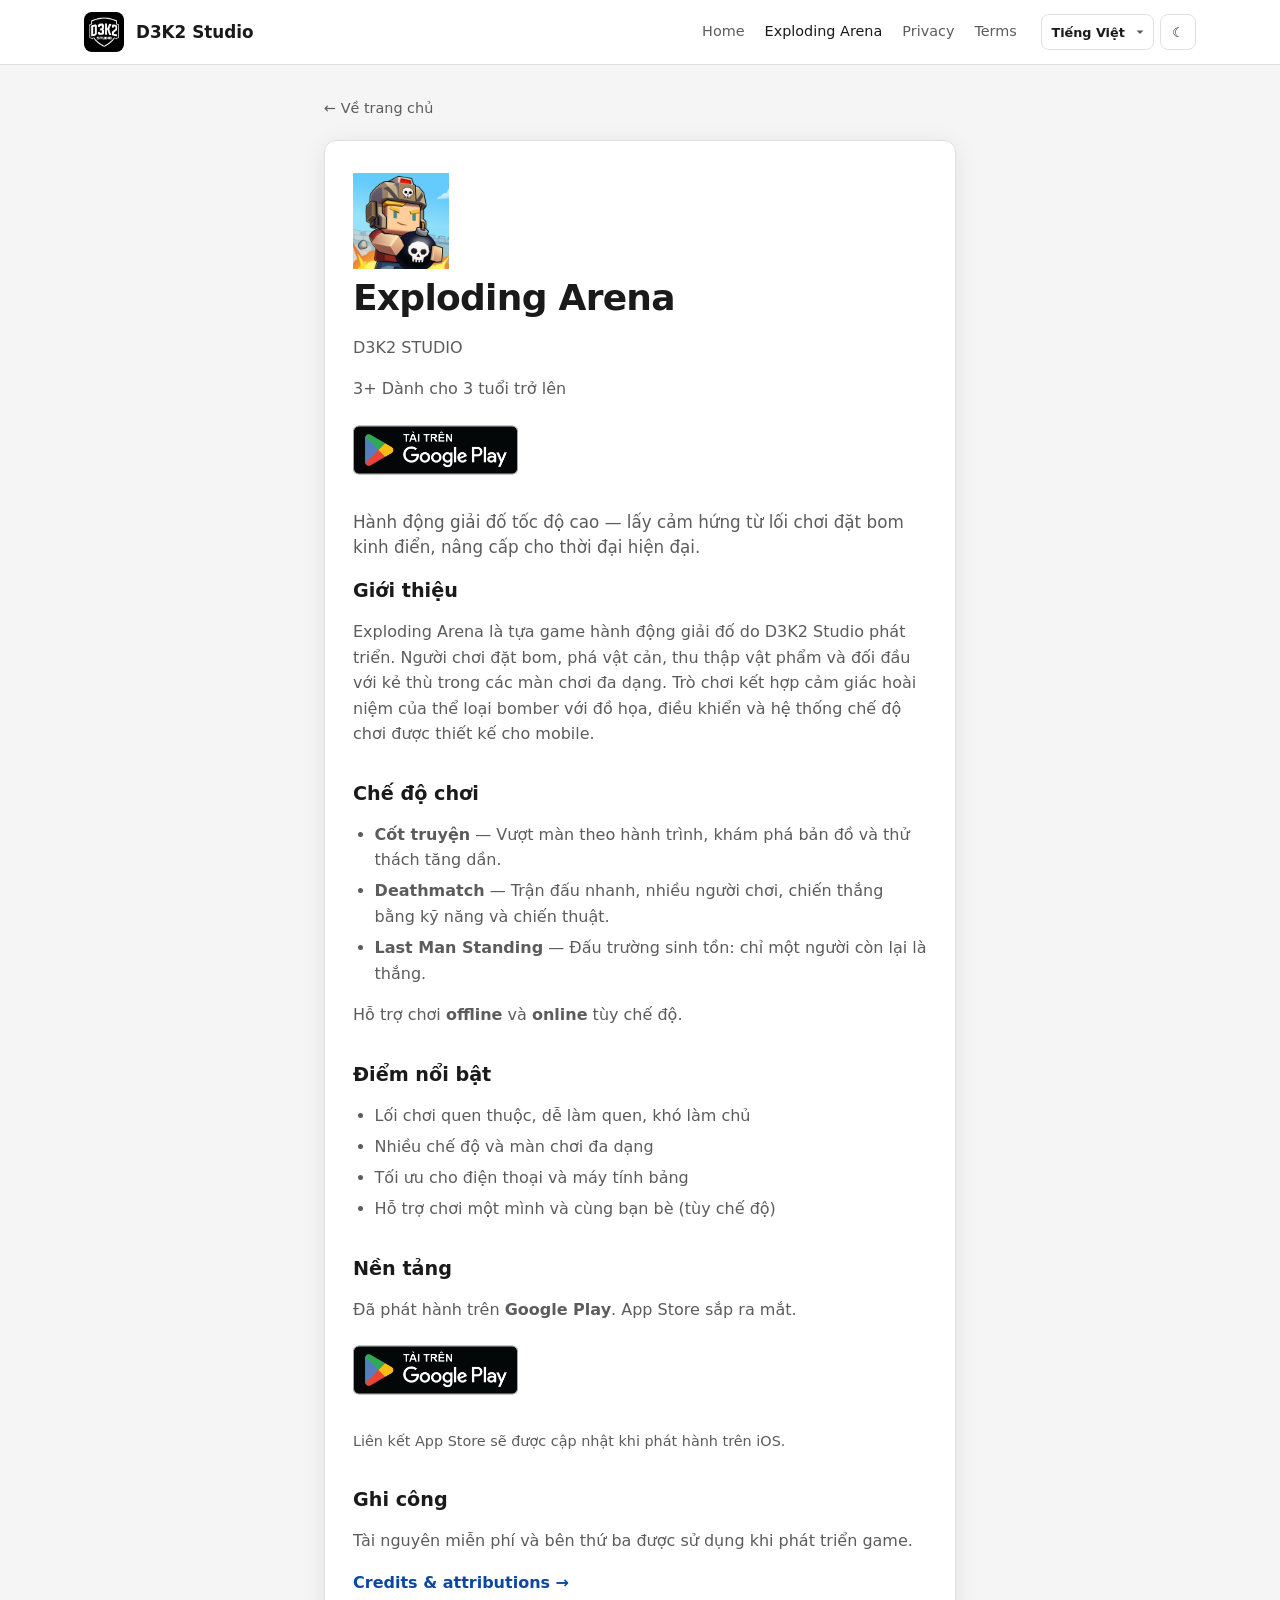
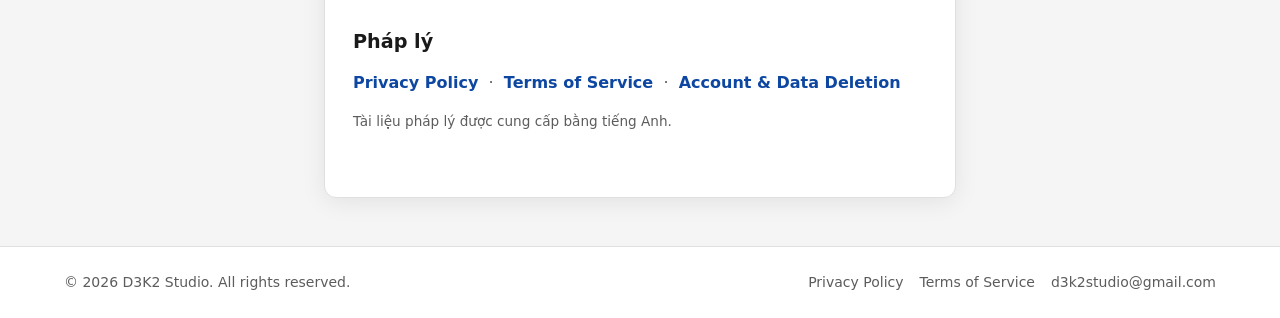
==== commit c0f43eaa: "feat(exploding-area): thêm markup header app kiểu Play Store - Đổi favicon và apple-touch-icon sang " ====
--- a/exploding-area/index.html
+++ b/exploding-area/index.html
@@ -6,8 +6,8 @@
   <title>Exploding Arena — D3K2 Studio</title>
   <meta name="description" content="Exploding Arena — fast-paced action puzzle game by D3K2 Studio. BoomStride Journey, Deathmatch, Last Man Standing. Available now on Google Play. Coming soon to the App Store.">
   <link rel="canonical" href="https://d3k2-studio.github.io/exploding-area/">
-  <link rel="icon" href="/assets/images/d3k2-studio-logo.png" type="image/png">
-  <link rel="apple-touch-icon" href="/assets/images/d3k2-studio-logo.png">
+  <link rel="icon" href="/assets/images/exploding-arena-icon-512.png" type="image/png">
+  <link rel="apple-touch-icon" href="/assets/images/exploding-arena-icon-512.png">
   <script src="/assets/js/theme-init.js"></script>
   <link rel="stylesheet" href="/assets/css/site.css">
 </head>
@@ -46,43 +46,76 @@
     <p class="back-link" data-lang="ja"><a href="/">&larr; ホームに戻る</a></p>
 
     <article class="game-content">
-      <div data-lang="vi">
-        <h1>Exploding Arena</h1>
-        <p class="game-tagline">Hành động giải đố tốc độ cao — lấy cảm hứng từ lối chơi đặt bom kinh điển, nâng cấp cho thời đại hiện đại.</p>
-      </div>
-      <div data-lang="en">
-        <h1>Exploding Arena</h1>
-        <p class="game-tagline">Fast-paced action puzzle — classic bomber-style gameplay reimagined for modern players.</p>
-      </div>
-      <div data-lang="zh">
-        <h1>Exploding Arena</h1>
-        <p class="game-tagline">节奏明快的动作解谜 — 经典炸弹人式玩法，为现代玩家重新演绎。</p>
-      </div>
-      <div data-lang="ja">
-        <h1>Exploding Arena</h1>
-        <p class="game-tagline">テンポの速いアクションパズル — クラシックなボンバー系プレイを現代向けに再構築。</p>
-      </div>
-
-      <div class="store-badges" data-lang="vi">
+      <header class="game-app-header">
+        <img
+          class="game-app-icon"
+          src="/assets/images/exploding-arena-icon-512.png"
+          alt="Exploding Arena"
+          width="96"
+          height="96"
+          decoding="async"
+        >
+        <div class="game-app-meta">
+          <div data-lang="vi">
+            <h1>Exploding Arena</h1>
+            <p class="game-app-developer">D3K2 STUDIO</p>
+            <p class="game-app-rating">
+              <span class="age-badge" aria-hidden="true">3+</span>
+              <span>Dành cho 3 tuổi trở lên</span>
+            </p>
+          </div>
+          <div data-lang="en">
+            <h1>Exploding Arena</h1>
+            <p class="game-app-developer">D3K2 STUDIO</p>
+            <p class="game-app-rating">
+              <span class="age-badge" aria-hidden="true">3+</span>
+              <span>Ages 3 and up</span>
+            </p>
+          </div>
+          <div data-lang="zh">
+            <h1>Exploding Arena</h1>
+            <p class="game-app-developer">D3K2 STUDIO</p>
+            <p class="game-app-rating">
+              <span class="age-badge" aria-hidden="true">3+</span>
+              <span>适合 3 岁及以上</span>
+            </p>
+          </div>
+          <div data-lang="ja">
+            <h1>Exploding Arena</h1>
+            <p class="game-app-developer">D3K2 STUDIO</p>
+            <p class="game-app-rating">
+              <span class="age-badge" aria-hidden="true">3+</span>
+              <span>3歳以上対象</span>
+            </p>
+          </div>
+        </div>
+      </header>
+
+      <div class="store-badges store-badges--install" data-lang="vi">
         <a class="store-badge" href="https://play.google.com/store/apps/details?id=com.d3k2studio.explodingarena" target="_blank" rel="noopener noreferrer">
           <img src="/assets/images/store/google-play-badge-vi.png" alt="Tải trên Google Play" height="64" width="166">
         </a>
       </div>
-      <div class="store-badges" data-lang="en">
+      <div class="store-badges store-badges--install" data-lang="en">
         <a class="store-badge" href="https://play.google.com/store/apps/details?id=com.d3k2studio.explodingarena" target="_blank" rel="noopener noreferrer">
           <img src="/assets/images/store/google-play-badge-en.png" alt="Get it on Google Play" height="64" width="166">
         </a>
       </div>
-      <div class="store-badges" data-lang="zh">
+      <div class="store-badges store-badges--install" data-lang="zh">
         <a class="store-badge" href="https://play.google.com/store/apps/details?id=com.d3k2studio.explodingarena" target="_blank" rel="noopener noreferrer">
           <img src="/assets/images/store/google-play-badge-zh.png" alt="立即在 Google Play 上安装" height="64" width="166">
         </a>
       </div>
-      <div class="store-badges" data-lang="ja">
+      <div class="store-badges store-badges--install" data-lang="ja">
         <a class="store-badge" href="https://play.google.com/store/apps/details?id=com.d3k2studio.explodingarena" target="_blank" rel="noopener noreferrer">
           <img src="/assets/images/store/google-play-badge-ja.png" alt="Google Play で手に入れよう" height="64" width="166">
         </a>
       </div>
+
+      <p class="game-tagline" data-lang="vi">Hành động giải đố tốc độ cao — lấy cảm hứng từ lối chơi đặt bom kinh điển, nâng cấp cho thời đại hiện đại.</p>
+      <p class="game-tagline" data-lang="en">Fast-paced action puzzle — classic bomber-style gameplay reimagined for modern players.</p>
+      <p class="game-tagline" data-lang="zh">节奏明快的动作解谜 — 经典炸弹人式玩法，为现代玩家重新演绎。</p>
+      <p class="game-tagline" data-lang="ja">テンポの速いアクションパズル — クラシックなボンバー系プレイを現代向けに再構築。</p>
 
       <section data-lang="vi">
         <h2>Giới thiệu</h2>
--- a/assets/css/site.css
+++ b/assets/css/site.css
@@ -315,6 +315,43 @@
   color: var(--text);
 }
 
+.card--game {
+  display: flex;
+  flex-direction: column;
+  gap: 0.25rem;
+  transition: border-color var(--transition), transform var(--transition);
+}
+
+.card--game:hover {
+  border-color: var(--text-muted);
+  transform: translateY(-2px);
+}
+
+.card--game-body {
+  display: block;
+  color: inherit;
+  text-decoration: none;
+  flex: 1;
+}
+
+.card--game-body:hover {
+  color: inherit;
+}
+
+.card--game-body:focus-visible {
+  outline: 2px solid var(--link);
+  outline-offset: 2px;
+  border-radius: 4px;
+}
+
+.card--game .store-badges {
+  margin: 0.25rem 0 0;
+}
+
+.card--game .store-badge img {
+  height: 52px;
+}
+
 .card-cta {
   display: inline-block;
   font-size: 0.9rem;
@@ -322,7 +359,8 @@
   color: var(--link);
 }
 
-.card--link:hover .card-cta {
+.card--link:hover .card-cta,
+.card--game:hover .card-cta {
   color: var(--link-hover);
 }
 
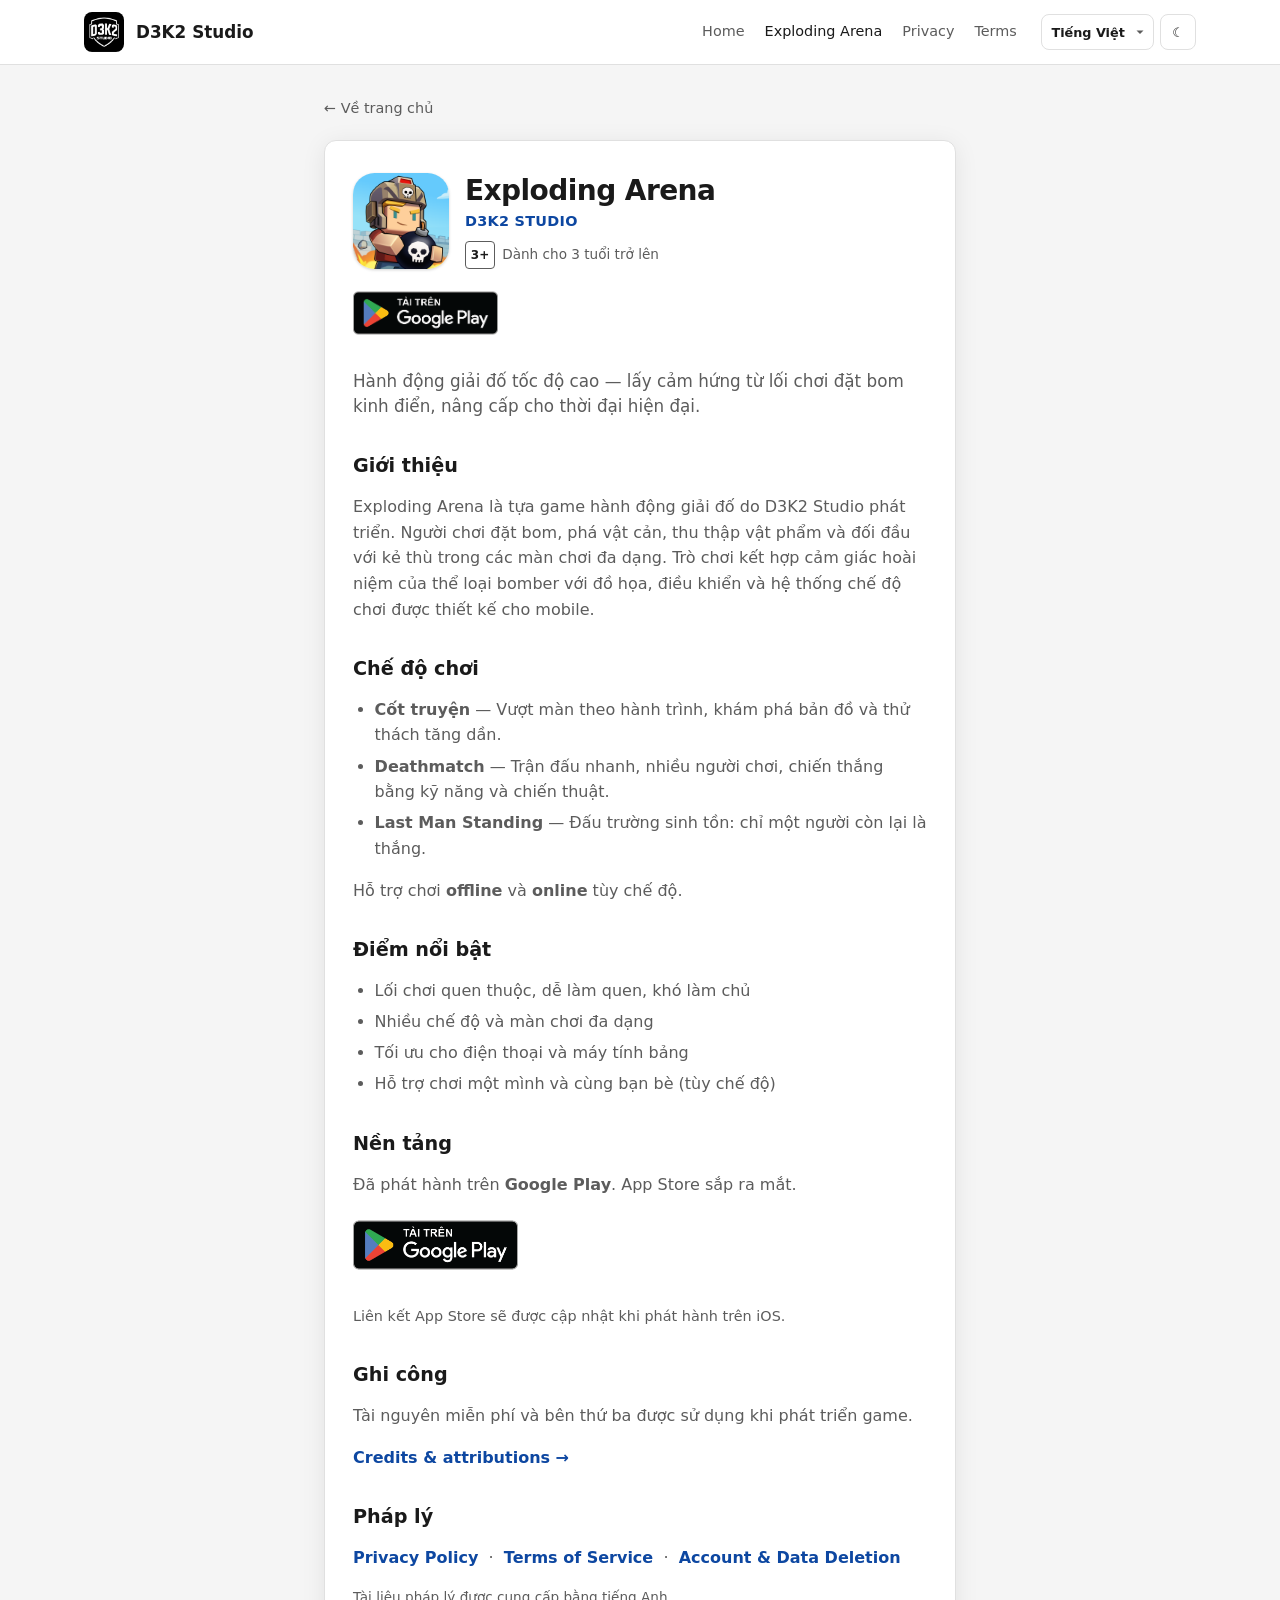
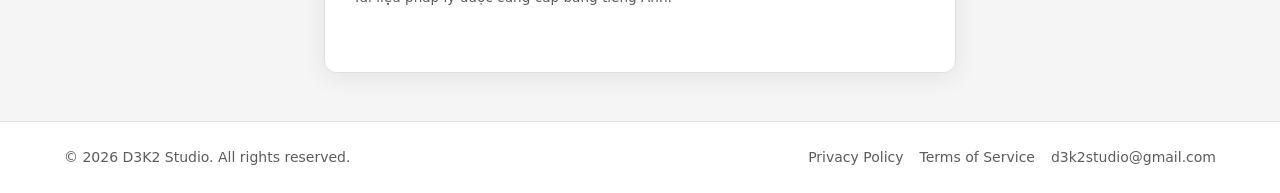
==== commit 1944fb71: "fix(site): redirect URL cũ exploding-area sang exploding-arena - Thêm trang redirect tối giản trong " ====
--- a/exploding-area/index.html
+++ b/exploding-area/index.html
@@ -1,335 +1,14 @@
 <!DOCTYPE html>
-<html lang="vi" data-lang-active="vi">
+<html lang="en">
 <head>
   <meta charset="UTF-8">
   <meta name="viewport" content="width=device-width, initial-scale=1">
-  <title>Exploding Arena — D3K2 Studio</title>
-  <meta name="description" content="Exploding Arena — fast-paced action puzzle game by D3K2 Studio. BoomStride Journey, Deathmatch, Last Man Standing. Available now on Google Play. Coming soon to the App Store.">
-  <link rel="canonical" href="https://d3k2-studio.github.io/exploding-area/">
-  <link rel="icon" href="/assets/images/exploding-arena-icon-512.png" type="image/png">
-  <link rel="apple-touch-icon" href="/assets/images/exploding-arena-icon-512.png">
-  <script src="/assets/js/theme-init.js"></script>
-  <link rel="stylesheet" href="/assets/css/site.css">
+  <title>Redirecting to Exploding Arena — D3K2 Studio</title>
+  <link rel="canonical" href="https://d3k2-studio.github.io/exploding-arena/">
+  <meta http-equiv="refresh" content="0; url=/exploding-arena/">
+  <script>location.replace('/exploding-arena/');</script>
 </head>
 <body>
-  <header class="site-header">
-    <div class="header-inner">
-      <a href="/" class="brand">
-        <span class="logo-box">
-          <img src="/assets/images/d3k2-studio-logo.png" alt="" width="40" height="40">
-        </span>
-        <span class="brand-name">D3K2 Studio</span>
-      </a>
-      <nav class="site-nav" aria-label="Main">
-        <a href="/">Home</a>
-        <a href="/exploding-area/" aria-current="page">Exploding Arena</a>
-        <a href="/privacy-policy.html">Privacy</a>
-        <a href="/terms-of-service.html">Terms</a>
-      </nav>
-      <div class="header-actions">
-        <label class="sr-only" for="lang-select">Language</label>
-        <select id="lang-select" class="lang-select" aria-label="Language">
-          <option value="vi">Tiếng Việt</option>
-          <option value="en">English</option>
-          <option value="zh">中文</option>
-          <option value="ja">日本語</option>
-        </select>
-        <button type="button" id="theme-toggle" class="btn-icon" aria-pressed="true" aria-label="Switch to light theme" title="Light mode">&#9728;</button>
-      </div>
-    </div>
-  </header>
-
-  <main class="site-main game-page">
-    <p class="back-link" data-lang="vi"><a href="/">&larr; Về trang chủ</a></p>
-    <p class="back-link" data-lang="en"><a href="/">&larr; Back to home</a></p>
-    <p class="back-link" data-lang="zh"><a href="/">&larr; 返回首页</a></p>
-    <p class="back-link" data-lang="ja"><a href="/">&larr; ホームに戻る</a></p>
-
-    <article class="game-content">
-      <header class="game-app-header">
-        <img
-          class="game-app-icon"
-          src="/assets/images/exploding-arena-icon-512.png"
-          alt="Exploding Arena"
-          width="96"
-          height="96"
-          decoding="async"
-        >
-        <div class="game-app-meta">
-          <div data-lang="vi">
-            <h1>Exploding Arena</h1>
-            <p class="game-app-developer">D3K2 STUDIO</p>
-            <p class="game-app-rating">
-              <span class="age-badge" aria-hidden="true">3+</span>
-              <span>Dành cho 3 tuổi trở lên</span>
-            </p>
-          </div>
-          <div data-lang="en">
-            <h1>Exploding Arena</h1>
-            <p class="game-app-developer">D3K2 STUDIO</p>
-            <p class="game-app-rating">
-              <span class="age-badge" aria-hidden="true">3+</span>
-              <span>Ages 3 and up</span>
-            </p>
-          </div>
-          <div data-lang="zh">
-            <h1>Exploding Arena</h1>
-            <p class="game-app-developer">D3K2 STUDIO</p>
-            <p class="game-app-rating">
-              <span class="age-badge" aria-hidden="true">3+</span>
-              <span>适合 3 岁及以上</span>
-            </p>
-          </div>
-          <div data-lang="ja">
-            <h1>Exploding Arena</h1>
-            <p class="game-app-developer">D3K2 STUDIO</p>
-            <p class="game-app-rating">
-              <span class="age-badge" aria-hidden="true">3+</span>
-              <span>3歳以上対象</span>
-            </p>
-          </div>
-        </div>
-      </header>
-
-      <div class="store-badges store-badges--install" data-lang="vi">
-        <a class="store-badge" href="https://play.google.com/store/apps/details?id=com.d3k2studio.explodingarena" target="_blank" rel="noopener noreferrer">
-          <img src="/assets/images/store/google-play-badge-vi.png" alt="Tải trên Google Play" height="64" width="166">
-        </a>
-      </div>
-      <div class="store-badges store-badges--install" data-lang="en">
-        <a class="store-badge" href="https://play.google.com/store/apps/details?id=com.d3k2studio.explodingarena" target="_blank" rel="noopener noreferrer">
-          <img src="/assets/images/store/google-play-badge-en.png" alt="Get it on Google Play" height="64" width="166">
-        </a>
-      </div>
-      <div class="store-badges store-badges--install" data-lang="zh">
-        <a class="store-badge" href="https://play.google.com/store/apps/details?id=com.d3k2studio.explodingarena" target="_blank" rel="noopener noreferrer">
-          <img src="/assets/images/store/google-play-badge-zh.png" alt="立即在 Google Play 上安装" height="64" width="166">
-        </a>
-      </div>
-      <div class="store-badges store-badges--install" data-lang="ja">
-        <a class="store-badge" href="https://play.google.com/store/apps/details?id=com.d3k2studio.explodingarena" target="_blank" rel="noopener noreferrer">
-          <img src="/assets/images/store/google-play-badge-ja.png" alt="Google Play で手に入れよう" height="64" width="166">
-        </a>
-      </div>
-
-      <p class="game-tagline" data-lang="vi">Hành động giải đố tốc độ cao — lấy cảm hứng từ lối chơi đặt bom kinh điển, nâng cấp cho thời đại hiện đại.</p>
-      <p class="game-tagline" data-lang="en">Fast-paced action puzzle — classic bomber-style gameplay reimagined for modern players.</p>
-      <p class="game-tagline" data-lang="zh">节奏明快的动作解谜 — 经典炸弹人式玩法，为现代玩家重新演绎。</p>
-      <p class="game-tagline" data-lang="ja">テンポの速いアクションパズル — クラシックなボンバー系プレイを現代向けに再構築。</p>
-
-      <section data-lang="vi">
-        <h2>Giới thiệu</h2>
-        <p>Exploding Arena là tựa game hành động giải đố do D3K2 Studio phát triển. Người chơi đặt bom, phá vật cản, thu thập vật phẩm và đối đầu với kẻ thù trong các màn chơi đa dạng. Trò chơi kết hợp cảm giác hoài niệm của thể loại bomber với đồ họa, điều khiển và hệ thống chế độ chơi được thiết kế cho mobile.</p>
-      </section>
-      <section data-lang="en">
-        <h2>Overview</h2>
-        <p>Exploding Arena is an action puzzle game developed by D3K2 Studio. Place bombs, break obstacles, collect power-ups, and outsmart opponents across varied stages. The game blends the nostalgic feel of classic bomber gameplay with visuals, controls, and mode systems built for mobile.</p>
-      </section>
-      <section data-lang="zh">
-        <h2>游戏简介</h2>
-        <p>《Exploding Arena》是 D3K2 Studio 开发的动作解谜游戏。放置炸弹、破坏障碍、收集道具，并在多样关卡中与敌人周旋。游戏将经典炸弹人式的怀旧手感与为移动平台设计的画面、操控和模式系统相结合。</p>
-      </section>
-      <section data-lang="ja">
-        <h2>概要</h2>
-        <p>『Exploding Arena』は D3K2 Studio が開発するアクションパズルゲームです。爆弾を設置し、障害物を破壊し、パワーアップを集め、多彩なステージで敵と対峙します。クラシックなボンバー系の懐かしさと、モバイル向けに設計されたビジュアル、操作、モードシステムを融合しています。</p>
-      </section>
-
-      <section data-lang="vi">
-        <h2>Chế độ chơi</h2>
-        <ul>
-          <li><strong>Cốt truyện</strong> — Vượt màn theo hành trình, khám phá bản đồ và thử thách tăng dần.</li>
-          <li><strong>Deathmatch</strong> — Trận đấu nhanh, nhiều người chơi, chiến thắng bằng kỹ năng và chiến thuật.</li>
-          <li><strong>Last Man Standing</strong> — Đấu trường sinh tồn: chỉ một người còn lại là thắng.</li>
-        </ul>
-        <p>Hỗ trợ chơi <strong>offline</strong> và <strong>online</strong> tùy chế độ.</p>
-      </section>
-      <section data-lang="en">
-        <h2>Game modes</h2>
-        <ul>
-          <li><strong>Story</strong> — Progress through a campaign, explore maps, and tackle escalating challenges.</li>
-          <li><strong>Deathmatch</strong> — Fast multiplayer battles won through skill and tactics.</li>
-          <li><strong>Last Man Standing</strong> — Survival arena: only one player remains standing.</li>
-        </ul>
-        <p>Play <strong>offline</strong> or <strong>online</strong> depending on the mode.</p>
-      </section>
-      <section data-lang="zh">
-        <h2>游戏模式</h2>
-        <ul>
-          <li><strong>剧情模式</strong> — 沿战役推进关卡，探索地图，迎接逐步升级的挑战。</li>
-          <li><strong>死亡竞赛（Deathmatch）</strong> — 快节奏多人对战，凭技巧与战术取胜。</li>
-          <li><strong>Last Man Standing</strong> — 生存竞技场：最后一名玩家获胜。</li>
-        </ul>
-        <p>根据模式支持<strong>离线</strong>与<strong>在线</strong>游玩。</p>
-      </section>
-      <section data-lang="ja">
-        <h2>ゲームモード</h2>
-        <ul>
-          <li><strong>ストーリー</strong> — キャンペーンを進行し、マップを探索し、段階的に難しくなる挑戦に挑む。</li>
-          <li><strong>デスマッチ</strong> — テンポの速いマルチプレイ。スキルと戦術で勝利を掴む。</li>
-          <li><strong>ラストマン・スタンディング</strong> — サバイバルアリーナ。最後に残ったプレイヤーの勝ち。</li>
-        </ul>
-        <p>モードに応じて<strong>オフライン</strong>・<strong>オンライン</strong>の両方に対応。</p>
-      </section>
-
-      <section data-lang="vi">
-        <h2>Điểm nổi bật</h2>
-        <ul>
-          <li>Lối chơi quen thuộc, dễ làm quen, khó làm chủ</li>
-          <li>Nhiều chế độ và màn chơi đa dạng</li>
-          <li>Tối ưu cho điện thoại và máy tính bảng</li>
-          <li>Hỗ trợ chơi một mình và cùng bạn bè (tùy chế độ)</li>
-        </ul>
-      </section>
-      <section data-lang="en">
-        <h2>Highlights</h2>
-        <ul>
-          <li>Familiar mechanics — easy to pick up, rewarding to master</li>
-          <li>Multiple modes and varied stages</li>
-          <li>Optimized for phones and tablets</li>
-          <li>Solo and friends play supported (mode-dependent)</li>
-        </ul>
-      </section>
-      <section data-lang="zh">
-        <h2>特色</h2>
-        <ul>
-          <li>熟悉的玩法 — 易上手，难精通</li>
-          <li>多种模式与丰富关卡</li>
-          <li>针对手机与平板优化</li>
-          <li>支持单人及好友同玩（视模式而定）</li>
-        </ul>
-      </section>
-      <section data-lang="ja">
-        <h2>特徴</h2>
-        <ul>
-          <li>馴染みのある操作 — すぐ始められ、極めるほど奥深い</li>
-          <li>多彩なモードとステージ</li>
-          <li>スマートフォン・タブレット向けに最適化</li>
-          <li>ソロプレイとフレンドとの対戦に対応（モードによる）</li>
-        </ul>
-      </section>
-
-      <section data-lang="vi">
-        <h2>Nền tảng</h2>
-        <p>Đã phát hành trên <strong>Google Play</strong>. App Store sắp ra mắt.</p>
-        <div class="store-badges">
-          <a class="store-badge" href="https://play.google.com/store/apps/details?id=com.d3k2studio.explodingarena" target="_blank" rel="noopener noreferrer">
-            <img src="/assets/images/store/google-play-badge-vi.png" alt="Tải trên Google Play" height="64" width="166">
-          </a>
-        </div>
-        <p class="store-note">Liên kết App Store sẽ được cập nhật khi phát hành trên iOS.</p>
-      </section>
-      <section data-lang="en">
-        <h2>Platforms</h2>
-        <p>Available now on <strong>Google Play</strong>. Coming soon to the App Store.</p>
-        <div class="store-badges">
-          <a class="store-badge" href="https://play.google.com/store/apps/details?id=com.d3k2studio.explodingarena" target="_blank" rel="noopener noreferrer">
-            <img src="/assets/images/store/google-play-badge-en.png" alt="Get it on Google Play" height="64" width="166">
-          </a>
-        </div>
-        <p class="store-note">App Store link will be added when the iOS version launches.</p>
-      </section>
-      <section data-lang="zh">
-        <h2>平台</h2>
-        <p>现已登陆 <strong>Google Play</strong>。App Store 即将上线。</p>
-        <div class="store-badges">
-          <a class="store-badge" href="https://play.google.com/store/apps/details?id=com.d3k2studio.explodingarena" target="_blank" rel="noopener noreferrer">
-            <img src="/assets/images/store/google-play-badge-zh.png" alt="立即在 Google Play 上安装" height="64" width="166">
-          </a>
-        </div>
-        <p class="store-note">iOS 版本上线后，将在此更新 App Store 链接。</p>
-      </section>
-      <section data-lang="ja">
-        <h2>プラットフォーム</h2>
-        <p><strong>Google Play</strong> で配信中。App Store は近日公開予定。</p>
-        <div class="store-badges">
-          <a class="store-badge" href="https://play.google.com/store/apps/details?id=com.d3k2studio.explodingarena" target="_blank" rel="noopener noreferrer">
-            <img src="/assets/images/store/google-play-badge-ja.png" alt="Google Play で手に入れよう" height="64" width="166">
-          </a>
-        </div>
-        <p class="store-note">iOS 版リリース後、App Store リンクをここに掲載します。</p>
-      </section>
-
-      <section data-lang="vi">
-        <h2>Ghi công</h2>
-        <p>Tài nguyên miễn phí và bên thứ ba được sử dụng khi phát triển game.</p>
-        <p><a class="btn-link" href="/exploding-area/credits.html">Credits &amp; attributions &rarr;</a></p>
-      </section>
-      <section data-lang="en">
-        <h2>Credits</h2>
-        <p>Free resources and third parties used during development.</p>
-        <p><a class="btn-link" href="/exploding-area/credits.html">Credits &amp; attributions &rarr;</a></p>
-      </section>
-      <section data-lang="zh">
-        <h2>致谢</h2>
-        <p>开发过程中使用的免费资源与第三方。</p>
-        <p><a class="btn-link" href="/exploding-area/credits.html">Credits &amp; attributions &rarr;</a></p>
-      </section>
-      <section data-lang="ja">
-        <h2>クレジット</h2>
-        <p>開発で使用した無料リソースおよび第三者。</p>
-        <p><a class="btn-link" href="/exploding-area/credits.html">Credits &amp; attributions &rarr;</a></p>
-      </section>
-
-      <section data-lang="vi">
-        <h2>Pháp lý</h2>
-        <p>
-          <a class="btn-link" href="/privacy-policy.html">Privacy Policy</a>
-          &nbsp;·&nbsp;
-          <a class="btn-link" href="/terms-of-service.html">Terms of Service</a>
-          &nbsp;·&nbsp;
-          <a class="btn-link" href="/exploding-area/delete-account.html">Account &amp; Data Deletion</a>
-        </p>
-        <p class="legal-note-inline">Tài liệu pháp lý được cung cấp bằng tiếng Anh.</p>
-      </section>
-      <section data-lang="en">
-        <h2>Legal</h2>
-        <p>
-          <a class="btn-link" href="/privacy-policy.html">Privacy Policy</a>
-          &nbsp;·&nbsp;
-          <a class="btn-link" href="/terms-of-service.html">Terms of Service</a>
-          &nbsp;·&nbsp;
-          <a class="btn-link" href="/exploding-area/delete-account.html">Account &amp; Data Deletion</a>
-        </p>
-        <p class="legal-note-inline">Legal documents are provided in English.</p>
-      </section>
-      <section data-lang="zh">
-        <h2>法律文件</h2>
-        <p>
-          <a class="btn-link" href="/privacy-policy.html">隐私政策</a>
-          &nbsp;·&nbsp;
-          <a class="btn-link" href="/terms-of-service.html">服务条款</a>
-          &nbsp;·&nbsp;
-          <a class="btn-link" href="/exploding-area/delete-account.html">账户与数据删除</a>
-        </p>
-        <p class="legal-note-inline">法律条文以英文提供。</p>
-      </section>
-      <section data-lang="ja">
-        <h2>法的文書</h2>
-        <p>
-          <a class="btn-link" href="/privacy-policy.html">プライバシーポリシー</a>
-          &nbsp;·&nbsp;
-          <a class="btn-link" href="/terms-of-service.html">利用規約</a>
-          &nbsp;·&nbsp;
-          <a class="btn-link" href="/exploding-area/delete-account.html">アカウント・データ削除</a>
-        </p>
-        <p class="legal-note-inline">法的条文は英語で提供されています。</p>
-      </section>
-    </article>
-  </main>
-
-  <footer class="site-footer">
-    <div class="footer-inner">
-      <span>&copy; 2026 D3K2 Studio. All rights reserved.</span>
-      <nav class="footer-links" aria-label="Footer">
-        <a href="/privacy-policy.html">Privacy Policy</a>
-        <a href="/terms-of-service.html">Terms of Service</a>
-        <a href="mailto:d3k2studio@gmail.com">d3k2studio@gmail.com</a>
-      </nav>
-    </div>
-  </footer>
-
-  <script src="/assets/js/theme.js"></script>
-  <script>window.D3K2Theme && window.D3K2Theme.init();</script>
-  <script src="/assets/js/lang.js"></script>
+  <p>This page has moved to <a href="/exploding-arena/">/exploding-arena/</a>.</p>
 </body>
 </html>
